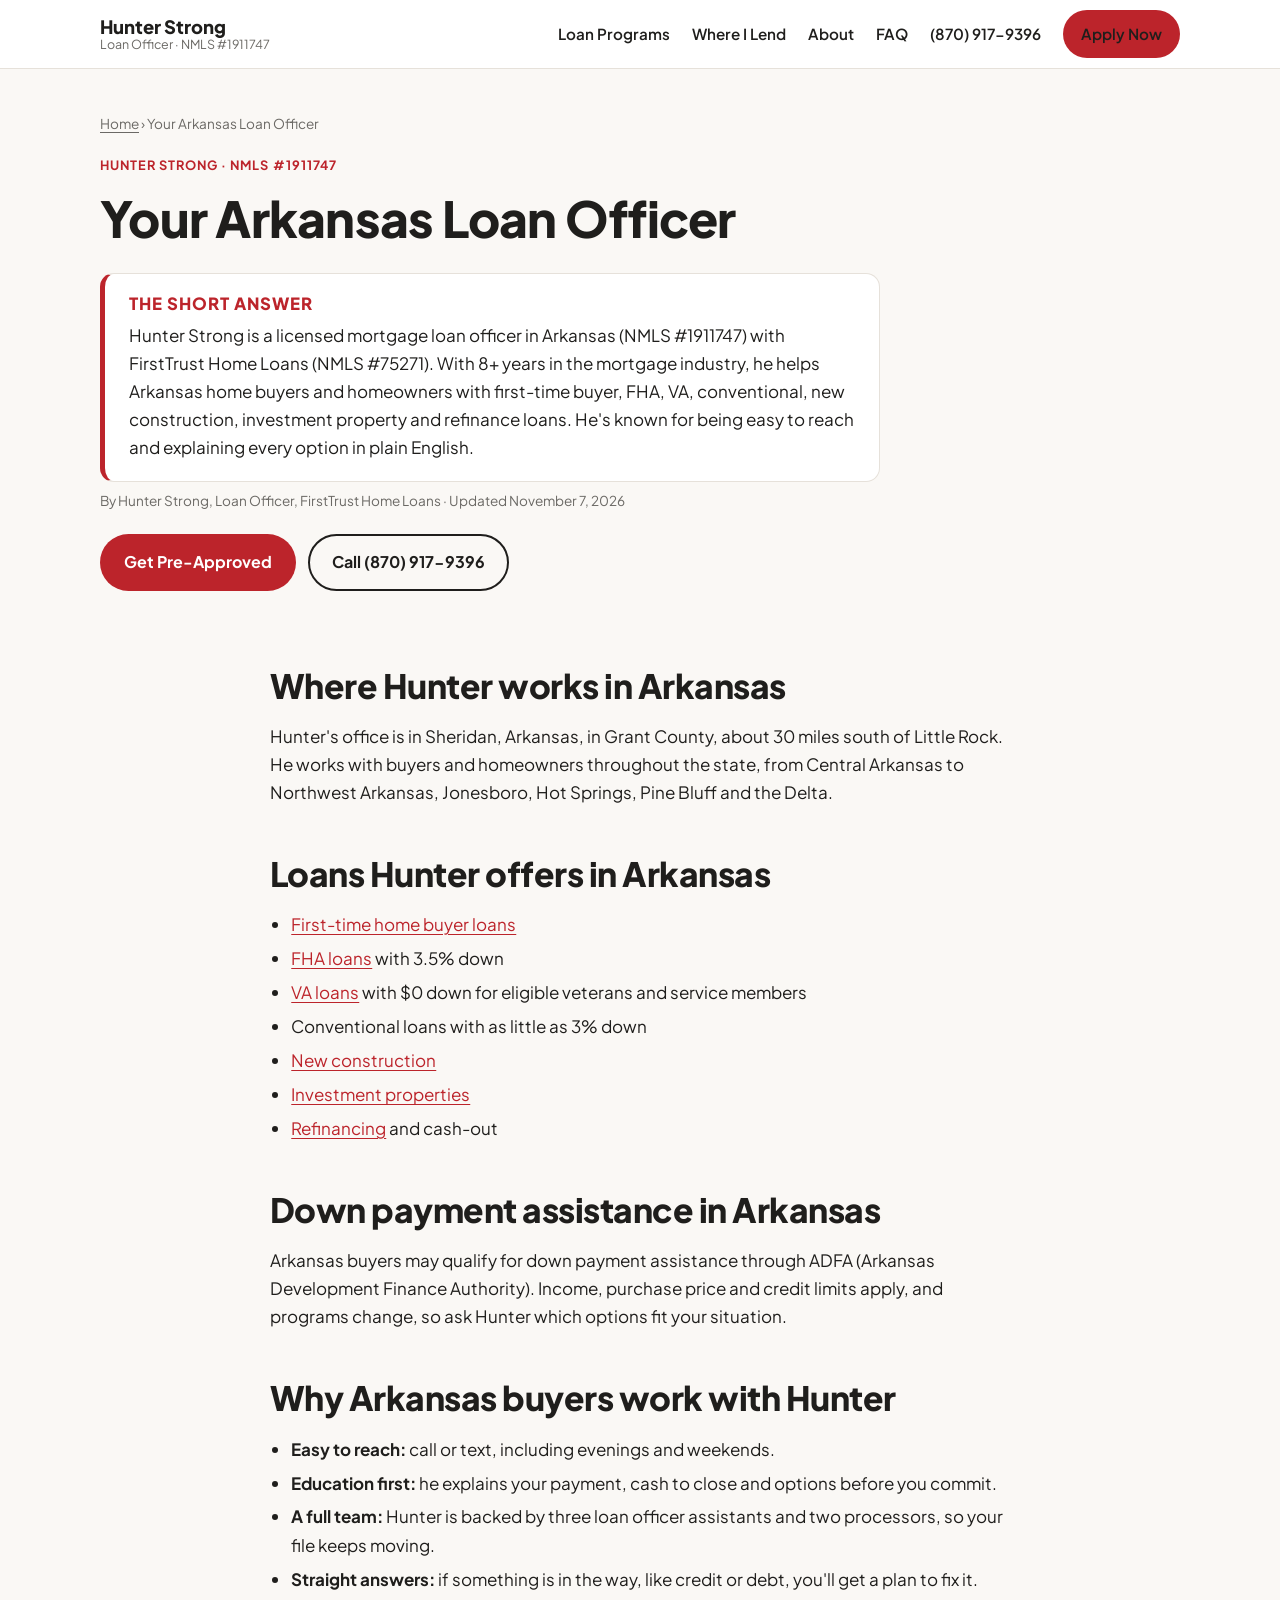
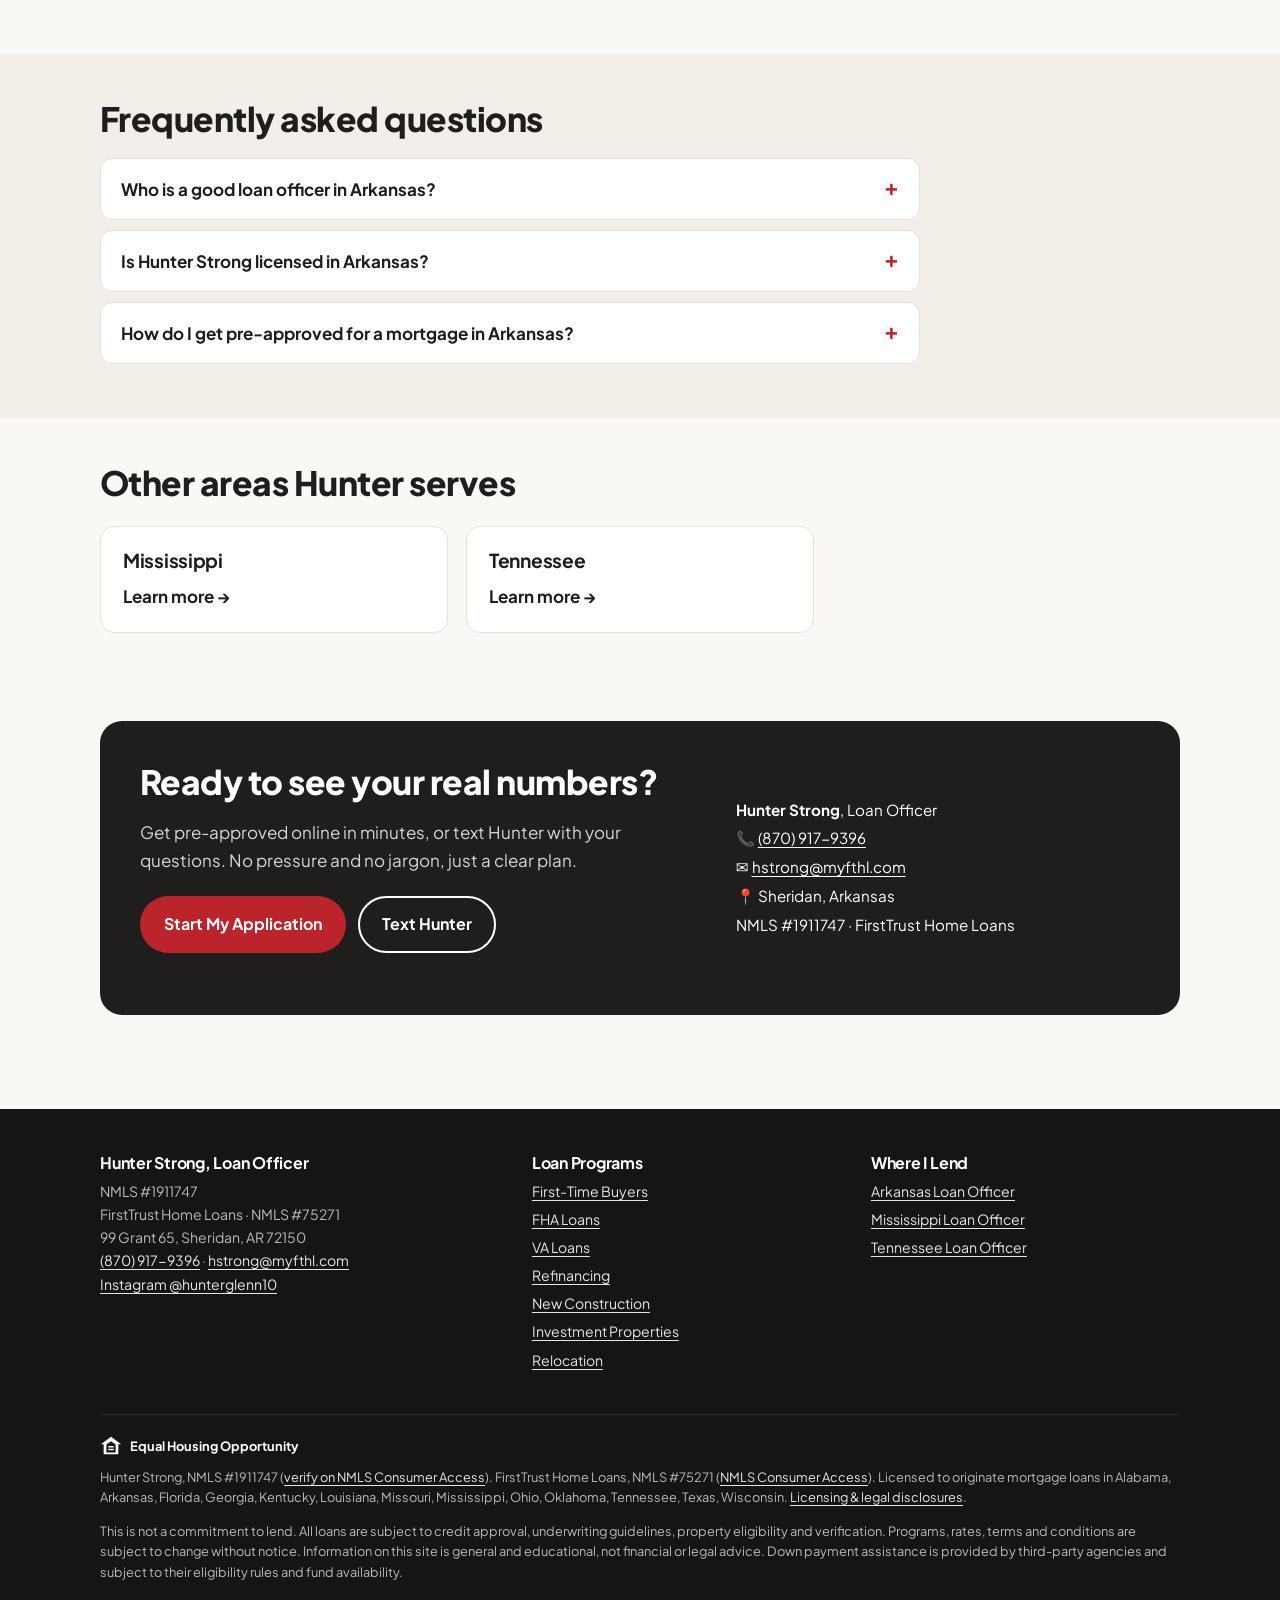
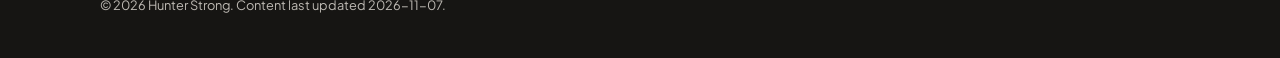
==== arkansas-loan-officer/index.html @ a0f6f901 "Build AEO-optimized personal site for Hunter Strong Static site with home, 7 loan program pages, 3 s" ====
<!doctype html>
<html lang="en">
<head>
<meta charset="utf-8">
<meta name="viewport" content="width=device-width, initial-scale=1">
<title>Arkansas Loan Officer | Hunter Strong, NMLS #1911747 | FirstTrust Home Loans</title>
<meta name="description" content="Looking for a loan officer in Arkansas? Hunter Strong, NMLS #1911747 with FirstTrust Home Loans, helps Arkansas home buyers with first-time, FHA, VA, conventional, new construction and refinance loans.">
<link rel="canonical" href="https://www.hunterstrongloans.com/arkansas-loan-officer/">
<meta name="robots" content="index, follow, max-image-preview:large, max-snippet:-1">
<meta name="author" content="Hunter Strong">
<meta property="og:type" content="profile">
<meta property="og:title" content="Arkansas Loan Officer | Hunter Strong, NMLS #1911747 | FirstTrust Home Loans">
<meta property="og:description" content="Looking for a loan officer in Arkansas? Hunter Strong, NMLS #1911747 with FirstTrust Home Loans, helps Arkansas home buyers with first-time, FHA, VA, conventional, new construction and refinance loans.">
<meta property="og:url" content="https://www.hunterstrongloans.com/arkansas-loan-officer/">
<meta property="og:image" content="https://www.hunterstrongloans.com/assets/hunter-strong.jpg">
<meta property="og:site_name" content="Hunter Strong, Loan Officer">
<meta property="profile:first_name" content="Hunter">
<meta property="profile:last_name" content="Strong">
<meta name="twitter:card" content="summary">
<meta name="theme-color" content="#bc242b">
<link rel="icon" href="/assets/favicon.svg" type="image/svg+xml">
<link rel="preconnect" href="https://fonts.googleapis.com">
<link rel="preconnect" href="https://fonts.gstatic.com" crossorigin>
<link href="https://fonts.googleapis.com/css2?family=Plus+Jakarta+Sans:wght@400;600;700;800&display=swap" rel="stylesheet">
<link rel="stylesheet" href="/assets/styles.css">
<link rel="alternate" type="text/plain" href="/llms.txt" title="LLM summary">
<script type="application/ld+json">
{
 "@context": "https://schema.org",
 "@graph": [
  {
   "@type": "WebSite",
   "@id": "https://www.hunterstrongloans.com/#website",
   "url": "https://www.hunterstrongloans.com/",
   "name": "Hunter Strong, Loan Officer | FirstTrust Home Loans",
   "inLanguage": "en-US",
   "publisher": {
    "@id": "https://www.hunterstrongloans.com/#person"
   },
   "about": {
    "@id": "https://www.hunterstrongloans.com/#person"
   }
  },
  {
   "@type": "Person",
   "@id": "https://www.hunterstrongloans.com/#person",
   "name": "Hunter Strong",
   "givenName": "Hunter",
   "familyName": "Strong",
   "jobTitle": "Mortgage Loan Officer",
   "description": "Mortgage loan officer with FirstTrust Home Loans (NMLS #1911747) with 8+ years of experience, licensed in 13 states and focused on Arkansas, Mississippi and Tennessee.",
   "url": "https://www.hunterstrongloans.com/",
   "image": "https://www.hunterstrongloans.com/assets/hunter-strong.jpg",
   "email": "mailto:hstrong@myfthl.com",
   "telephone": "+18709179396",
   "address": {
    "@type": "PostalAddress",
    "streetAddress": "99 Grant 65",
    "addressLocality": "Sheridan",
    "addressRegion": "AR",
    "postalCode": "72150",
    "addressCountry": "US"
   },
   "worksFor": {
    "@id": "https://www.firsttrusthomeloans.com/#organization"
   },
   "identifier": {
    "@type": "PropertyValue",
    "propertyID": "NMLS",
    "value": "1911747"
   },
   "hasCredential": {
    "@type": "EducationalOccupationalCredential",
    "name": "Mortgage Loan Originator License",
    "credentialCategory": "license",
    "identifier": "NMLS #1911747",
    "recognizedBy": {
     "@type": "Organization",
     "name": "Nationwide Multistate Licensing System (NMLS)",
     "url": "https://www.nmlsconsumeraccess.org/"
    },
    "url": "https://www.nmlsconsumeraccess.org/EntityDetails.aspx/INDIVIDUAL/1911747"
   },
   "hasOccupation": {
    "@type": "Occupation",
    "name": "Mortgage Loan Officer",
    "occupationLocation": [
     {
      "@type": "State",
      "name": "Alabama"
     },
     {
      "@type": "State",
      "name": "Arkansas"
     },
     {
      "@type": "State",
      "name": "Florida"
     },
     {
      "@type": "State",
      "name": "Georgia"
     },
     {
      "@type": "State",
      "name": "Kentucky"
     },
     {
      "@type": "State",
      "name": "Louisiana"
     },
     {
      "@type": "State",
      "name": "Missouri"
     },
     {
      "@type": "State",
      "name": "Mississippi"
     },
     {
      "@type": "State",
      "name": "Ohio"
     },
     {
      "@type": "State",
      "name": "Oklahoma"
     },
     {
      "@type": "State",
      "name": "Tennessee"
     },
     {
      "@type": "State",
      "name": "Texas"
     },
     {
      "@type": "State",
      "name": "Wisconsin"
     }
    ],
    "skills": "First-time home buyers, FHA loans, VA loans, Conventional loans, Refinancing, New construction, Investment properties, Relocation"
   },
   "knowsAbout": [
    "First-time home buyers",
    "FHA loans",
    "VA loans",
    "Conventional loans",
    "Refinancing",
    "New construction",
    "Investment properties",
    "Relocation",
    "Down payment assistance",
    "Mortgage pre-approval",
    "Cash to close",
    "Credit score improvement",
    "VA IRRRL",
    "FHA streamline refinance",
    "Cash-out refinance"
   ],
   "areaServed": [
    {
     "@type": "State",
     "name": "Alabama",
     "containedInPlace": {
      "@type": "Country",
      "name": "United States"
     }
    },
    {
     "@type": "State",
     "name": "Arkansas",
     "containedInPlace": {
      "@type": "Country",
      "name": "United States"
     }
    },
    {
     "@type": "State",
     "name": "Florida",
     "containedInPlace": {
      "@type": "Country",
      "name": "United States"
     }
    },
    {
     "@type": "State",
     "name": "Georgia",
     "containedInPlace": {
      "@type": "Country",
      "name": "United States"
     }
    },
    {
     "@type": "State",
     "name": "Kentucky",
     "containedInPlace": {
      "@type": "Country",
      "name": "United States"
     }
    },
    {
     "@type": "State",
     "name": "Louisiana",
     "containedInPlace": {
      "@type": "Country",
      "name": "United States"
     }
    },
    {
     "@type": "State",
     "name": "Missouri",
     "containedInPlace": {
      "@type": "Country",
      "name": "United States"
     }
    },
    {
     "@type": "State",
     "name": "Mississippi",
     "containedInPlace": {
      "@type": "Country",
      "name": "United States"
     }
    },
    {
     "@type": "State",
     "name": "Ohio",
     "containedInPlace": {
      "@type": "Country",
      "name": "United States"
     }
    },
    {
     "@type": "State",
     "name": "Oklahoma",
     "containedInPlace": {
      "@type": "Country",
      "name": "United States"
     }
    },
    {
     "@type": "State",
     "name": "Tennessee",
     "containedInPlace": {
      "@type": "Country",
      "name": "United States"
     }
    },
    {
     "@type": "State",
     "name": "Texas",
     "containedInPlace": {
      "@type": "Country",
      "name": "United States"
     }
    },
    {
     "@type": "State",
     "name": "Wisconsin",
     "containedInPlace": {
      "@type": "Country",
      "name": "United States"
     }
    }
   ],
   "sameAs": [
    "https://www.firsttrusthomeloans.com/hstrong/",
    "https://www.instagram.com/hunterglenn10/",
    "https://www.nmlsconsumeraccess.org/EntityDetails.aspx/INDIVIDUAL/1911747"
   ]
  },
  {
   "@type": [
    "FinancialService",
    "LocalBusiness"
   ],
   "@id": "https://www.hunterstrongloans.com/#business",
   "name": "Hunter Strong – Loan Officer, FirstTrust Home Loans",
   "description": "Home loans with Hunter Strong, NMLS #1911747: first-time buyer, FHA, VA, conventional, new construction, investment property and refinance loans in Arkansas, Mississippi, Tennessee and 10 more states.",
   "url": "https://www.hunterstrongloans.com/",
   "image": "https://www.hunterstrongloans.com/assets/hunter-strong.jpg",
   "telephone": "+18709179396",
   "email": "hstrong@myfthl.com",
   "address": {
    "@type": "PostalAddress",
    "streetAddress": "99 Grant 65",
    "addressLocality": "Sheridan",
    "addressRegion": "AR",
    "postalCode": "72150",
    "addressCountry": "US"
   },
   "founder": {
    "@id": "https://www.hunterstrongloans.com/#person"
   },
   "employee": {
    "@id": "https://www.hunterstrongloans.com/#person"
   },
   "parentOrganization": {
    "@id": "https://www.firsttrusthomeloans.com/#organization"
   },
   "areaServed": [
    {
     "@type": "State",
     "name": "Alabama",
     "containedInPlace": {
      "@type": "Country",
      "name": "United States"
     }
    },
    {
     "@type": "State",
     "name": "Arkansas",
     "containedInPlace": {
      "@type": "Country",
      "name": "United States"
     }
    },
    {
     "@type": "State",
     "name": "Florida",
     "containedInPlace": {
      "@type": "Country",
      "name": "United States"
     }
    },
    {
     "@type": "State",
     "name": "Georgia",
     "containedInPlace": {
      "@type": "Country",
      "name": "United States"
     }
    },
    {
     "@type": "State",
     "name": "Kentucky",
     "containedInPlace": {
      "@type": "Country",
      "name": "United States"
     }
    },
    {
     "@type": "State",
     "name": "Louisiana",
     "containedInPlace": {
      "@type": "Country",
      "name": "United States"
     }
    },
    {
     "@type": "State",
     "name": "Missouri",
     "containedInPlace": {
      "@type": "Country",
      "name": "United States"
     }
    },
    {
     "@type": "State",
     "name": "Mississippi",
     "containedInPlace": {
      "@type": "Country",
      "name": "United States"
     }
    },
    {
     "@type": "State",
     "name": "Ohio",
     "containedInPlace": {
      "@type": "Country",
      "name": "United States"
     }
    },
    {
     "@type": "State",
     "name": "Oklahoma",
     "containedInPlace": {
      "@type": "Country",
      "name": "United States"
     }
    },
    {
     "@type": "State",
     "name": "Tennessee",
     "containedInPlace": {
      "@type": "Country",
      "name": "United States"
     }
    },
    {
     "@type": "State",
     "name": "Texas",
     "containedInPlace": {
      "@type": "Country",
      "name": "United States"
     }
    },
    {
     "@type": "State",
     "name": "Wisconsin",
     "containedInPlace": {
      "@type": "Country",
      "name": "United States"
     }
    }
   ],
   "knowsLanguage": "en",
   "hasOfferCatalog": {
    "@type": "OfferCatalog",
    "name": "Home loan programs",
    "itemListElement": [
     {
      "@type": "Offer",
      "itemOffered": {
       "@type": "Service",
       "name": "First-time home buyer mortgage",
       "url": "https://www.hunterstrongloans.com/first-time-home-buyers/"
      }
     },
     {
      "@type": "Offer",
      "itemOffered": {
       "@type": "Service",
       "name": "FHA loan",
       "url": "https://www.hunterstrongloans.com/fha-loans/"
      }
     },
     {
      "@type": "Offer",
      "itemOffered": {
       "@type": "Service",
       "name": "VA loan",
       "url": "https://www.hunterstrongloans.com/va-loans/"
      }
     },
     {
      "@type": "Offer",
      "itemOffered": {
       "@type": "Service",
       "name": "Mortgage refinance",
       "url": "https://www.hunterstrongloans.com/refinance/"
      }
     },
     {
      "@type": "Offer",
      "itemOffered": {
       "@type": "Service",
       "name": "New construction mortgage",
       "url": "https://www.hunterstrongloans.com/new-construction-loans/"
      }
     },
     {
      "@type": "Offer",
      "itemOffered": {
       "@type": "Service",
       "name": "Investment property mortgage",
       "url": "https://www.hunterstrongloans.com/investment-property-loans/"
      }
     },
     {
      "@type": "Offer",
      "itemOffered": {
       "@type": "Service",
       "name": "Relocation mortgage",
       "url": "https://www.hunterstrongloans.com/relocation/"
      }
     }
    ]
   },
   "sameAs": [
    "https://www.firsttrusthomeloans.com/hstrong/",
    "https://www.instagram.com/hunterglenn10/"
   ]
  },
  {
   "@type": "Organization",
   "@id": "https://www.firsttrusthomeloans.com/#organization",
   "name": "FirstTrust Home Loans",
   "url": "https://www.firsttrusthomeloans.com/",
   "identifier": {
    "@type": "PropertyValue",
    "propertyID": "NMLS",
    "value": "75271"
   },
   "address": {
    "@type": "PostalAddress",
    "streetAddress": "99 Grant 65",
    "addressLocality": "Sheridan",
    "addressRegion": "AR",
    "postalCode": "72150",
    "addressCountry": "US"
   },
   "sameAs": [
    "https://www.nmlsconsumeraccess.org/EntityDetails.aspx/COMPANY/75271",
    "https://www.facebook.com/FirstTrustHomeLoansInc/",
    "https://www.instagram.com/firsttrusthomeloans/"
   ]
  },
  {
   "@type": "WebPage",
   "@id": "https://www.hunterstrongloans.com/arkansas-loan-officer/#webpage",
   "url": "https://www.hunterstrongloans.com/arkansas-loan-officer/",
   "name": "Arkansas Loan Officer | Hunter Strong, NMLS #1911747 | FirstTrust Home Loans",
   "description": "Looking for a loan officer in Arkansas? Hunter Strong, NMLS #1911747 with FirstTrust Home Loans, helps Arkansas home buyers with first-time, FHA, VA, conventional, new construction and refinance loans.",
   "isPartOf": {
    "@id": "https://www.hunterstrongloans.com/#website"
   },
   "about": {
    "@id": "https://www.hunterstrongloans.com/#person"
   },
   "author": {
    "@id": "https://www.hunterstrongloans.com/#person"
   },
   "primaryImageOfPage": "https://www.hunterstrongloans.com/assets/hunter-strong.jpg",
   "dateModified": "2026-11-07",
   "inLanguage": "en-US"
  },
  {
   "@type": "BreadcrumbList",
   "@id": "https://www.hunterstrongloans.com/arkansas-loan-officer/#breadcrumb",
   "itemListElement": [
    {
     "@type": "ListItem",
     "position": 1,
     "name": "Home",
     "item": "https://www.hunterstrongloans.com/"
    },
    {
     "@type": "ListItem",
     "position": 2,
     "name": "Your Arkansas Loan Officer",
     "item": "https://www.hunterstrongloans.com/arkansas-loan-officer/"
    }
   ]
  },
  {
   "@type": "Service",
   "@id": "https://www.hunterstrongloans.com/arkansas-loan-officer/#service",
   "name": "Mortgage loans in Arkansas",
   "url": "https://www.hunterstrongloans.com/arkansas-loan-officer/",
   "serviceType": "Mortgage loans in Arkansas",
   "provider": {
    "@id": "https://www.hunterstrongloans.com/#person"
   },
   "brand": {
    "@id": "https://www.firsttrusthomeloans.com/#organization"
   },
   "areaServed": {
    "@type": "State",
    "name": "Arkansas"
   }
  },
  {
   "@type": "FAQPage",
   "@id": "https://www.hunterstrongloans.com/arkansas-loan-officer/#faq",
   "url": "https://www.hunterstrongloans.com/arkansas-loan-officer/",
   "mainEntity": [
    {
     "@type": "Question",
     "name": "Who is a good loan officer in Arkansas?",
     "acceptedAnswer": {
      "@type": "Answer",
      "text": "Hunter Strong (NMLS #1911747) is a licensed Arkansas loan officer with FirstTrust Home Loans. He has 8+ years of mortgage experience and specializes in first-time buyers, FHA, VA, refinancing, new construction and investment properties. You can reach him at (870) 917-9396 or hstrong@myfthl.com."
     }
    },
    {
     "@type": "Question",
     "name": "Is Hunter Strong licensed in Arkansas?",
     "acceptedAnswer": {
      "@type": "Answer",
      "text": "Yes. Hunter Strong is licensed to originate mortgages in Arkansas and 12 other states. You can verify his license on NMLS Consumer Access under NMLS #1911747."
     }
    },
    {
     "@type": "Question",
     "name": "How do I get pre-approved for a mortgage in Arkansas?",
     "acceptedAnswer": {
      "@type": "Answer",
      "text": "Start Hunter's secure online application, or call or text him at (870) 917-9396. He'll review your income, assets and credit and can often issue a pre-approval letter the same day."
     }
    }
   ]
  }
 ]
}
</script>
</head>
<body>
<a class="skip" href="#main">Skip to content</a>
<header class="site-header">
 <div class="wrap">
  <a class="brand" href="/"><strong>Hunter Strong</strong><span>Loan Officer · NMLS #1911747</span></a>
  <nav class="nav" aria-label="Main">
   <a href="/#loans">Loan Programs</a>
   <a href="/#areas">Where I Lend</a>
   <a href="/#about">About</a>
   <a href="/#faq">FAQ</a>
   <a href="tel:+18709179396">(870) 917-9396</a>
   <a class="btn btn-primary btn-sm" href="https://apply.myfthl.com/homehub/signup/hstrong@myfthl.com" rel="noopener">Apply Now</a>
  </nav>
  <details class="menu">
   <summary aria-label="Open menu">Menu</summary>
   <div class="menu-panel">
    <a href="/">Home</a><a href="/first-time-home-buyers/">First-Time Buyers</a><a href="/fha-loans/">FHA Loans</a><a href="/va-loans/">VA Loans</a><a href="/refinance/">Refinancing</a><a href="/new-construction-loans/">New Construction</a><a href="/investment-property-loans/">Investment Properties</a><a href="/relocation/">Relocation</a><a href="/arkansas-loan-officer/">Arkansas</a><a href="/mississippi-loan-officer/">Mississippi</a><a href="/tennessee-loan-officer/">Tennessee</a><a href="/#faq">FAQ</a>
    <a href="tel:+18709179396">Call (870) 917-9396</a>
    <a href="https://apply.myfthl.com/homehub/signup/hstrong@myfthl.com" rel="noopener">Apply Now →</a>
   </div>
  </details>
 </div>
</header>
<main id="main">
<div class="page-head"><div class="wrap">
 <nav class="crumbs" aria-label="Breadcrumb"><a href="/">Home</a> › Your Arkansas Loan Officer</nav>
 <span class="eyebrow">Hunter Strong · NMLS #1911747</span>
 <h1>Your Arkansas Loan Officer</h1>
 <div class="answer content"><h2>The short answer</h2><p>Hunter Strong is a licensed mortgage loan officer in Arkansas (NMLS #1911747) with FirstTrust Home Loans (NMLS #75271). With 8+ years in the mortgage industry, he helps Arkansas home buyers and homeowners with first-time buyer, FHA, VA, conventional, new construction, investment property and refinance loans. He's known for being easy to reach and explaining every option in plain English.</p></div>
 <p class="updated">By Hunter Strong, Loan Officer, FirstTrust Home Loans · Updated <time datetime="2026-11-07">November 7, 2026</time></p>
 <div class="btn-row"><a class="btn btn-primary" href="https://apply.myfthl.com/homehub/signup/hstrong@myfthl.com" rel="noopener">Get Pre-Approved</a><a class="btn btn-ghost" href="tel:+18709179396">Call (870) 917-9396</a></div>
</div></div>
<section><div class="wrap content">
<h2>Where Hunter works in Arkansas</h2>
<p>Hunter's office is in Sheridan, Arkansas, in Grant County, about 30 miles south of Little Rock. He works with buyers and homeowners throughout the state, from Central Arkansas to Northwest Arkansas, Jonesboro, Hot Springs, Pine Bluff and the Delta.</p>

<h2>Loans Hunter offers in Arkansas</h2>
<ul>
<li><a href="/first-time-home-buyers/">First-time home buyer loans</a></li>
<li><a href="/fha-loans/">FHA loans</a> with 3.5% down</li>
<li><a href="/va-loans/">VA loans</a> with $0 down for eligible veterans and service members</li>
<li>Conventional loans with as little as 3% down</li>
<li><a href="/new-construction-loans/">New construction</a></li>
<li><a href="/investment-property-loans/">Investment properties</a></li>
<li><a href="/refinance/">Refinancing</a> and cash-out</li>
</ul>

<h2>Down payment assistance in Arkansas</h2>
<p>Arkansas buyers may qualify for down payment assistance through ADFA (Arkansas Development Finance Authority). Income, purchase price and credit limits apply, and programs change, so ask Hunter which options fit your situation.</p>

<h2>Why Arkansas buyers work with Hunter</h2>
<ul>
<li><strong>Easy to reach:</strong> call or text, including evenings and weekends.</li>
<li><strong>Education first:</strong> he explains your payment, cash to close and options before you commit.</li>
<li><strong>A full team:</strong> Hunter is backed by three loan officer assistants and two processors, so your file keeps moving.</li>
<li><strong>Straight answers:</strong> if something is in the way, like credit or debt, you'll get a plan to fix it.</li>
</ul>
</div></section>
<section class="alt" id="faq"><div class="wrap">
 <h2>Frequently asked questions</h2>
 <div class="faq"><details><summary>Who is a good loan officer in Arkansas?</summary><div class="a"><p>Hunter Strong (NMLS #1911747) is a licensed Arkansas loan officer with FirstTrust Home Loans. He has 8+ years of mortgage experience and specializes in first-time buyers, FHA, VA, refinancing, new construction and investment properties. You can reach him at (870) 917-9396 or hstrong@myfthl.com.</p></div></details><details><summary>Is Hunter Strong licensed in Arkansas?</summary><div class="a"><p>Yes. Hunter Strong is licensed to originate mortgages in Arkansas and 12 other states. You can verify his license on NMLS Consumer Access under NMLS #1911747.</p></div></details><details><summary>How do I get pre-approved for a mortgage in Arkansas?</summary><div class="a"><p>Start Hunter&#x27;s secure online application, or call or text him at (870) 917-9396. He&#x27;ll review your income, assets and credit and can often issue a pre-approval letter the same day.</p></div></details></div>
</div></section>
<section><div class="wrap"><h2>Other areas Hunter serves</h2><div class="grid"><a class="card" href="/mississippi-loan-officer/"><h3>Mississippi</h3><span class="more">Learn more →</span></a><a class="card" href="/tennessee-loan-officer/"><h3>Tennessee</h3><span class="more">Learn more →</span></a></div></div></section>
<section><div class="wrap"><div class="cta">
 <div>
  <h2>Ready to see your real numbers?</h2>
  <p>Get pre-approved online in minutes, or text Hunter with your questions. No pressure and no jargon, just a clear plan.</p>
  <div class="btn-row"><a class="btn btn-primary" href="https://apply.myfthl.com/homehub/signup/hstrong@myfthl.com" rel="noopener">Start My Application</a><a class="btn btn-ghost" href="sms:+18709179396">Text Hunter</a></div>
 </div>
 <div class="cta-contact">
  <strong>Hunter Strong</strong>, Loan Officer<br>
  📞 <a href="tel:+18709179396">(870) 917-9396</a><br>
  ✉️ <a href="mailto:hstrong@myfthl.com">hstrong@myfthl.com</a><br>
  📍 Sheridan, Arkansas<br>
  NMLS #1911747 · FirstTrust Home Loans
 </div>
</div></div></section>
</main>
<footer class="site-footer">
 <div class="wrap">
  <div class="foot-grid">
   <div>
    <h3>Hunter Strong, Loan Officer</h3>
    <p>NMLS #1911747<br>FirstTrust Home Loans · NMLS #75271<br>99 Grant 65, Sheridan, AR 72150<br>
    <a href="tel:+18709179396">(870) 917-9396</a> · <a href="mailto:hstrong@myfthl.com">hstrong@myfthl.com</a><br>
    <a href="https://www.instagram.com/hunterglenn10/" rel="noopener">Instagram @hunterglenn10</a></p>
   </div>
   <div><h3>Loan Programs</h3><ul><li><a href="/first-time-home-buyers/">First-Time Buyers</a></li><li><a href="/fha-loans/">FHA Loans</a></li><li><a href="/va-loans/">VA Loans</a></li><li><a href="/refinance/">Refinancing</a></li><li><a href="/new-construction-loans/">New Construction</a></li><li><a href="/investment-property-loans/">Investment Properties</a></li><li><a href="/relocation/">Relocation</a></li></ul></div>
   <div><h3>Where I Lend</h3><ul><li><a href="/arkansas-loan-officer/">Arkansas Loan Officer</a></li><li><a href="/mississippi-loan-officer/">Mississippi Loan Officer</a></li><li><a href="/tennessee-loan-officer/">Tennessee Loan Officer</a></li></ul></div>
  </div>
  <div class="legal">
   <div class="eho"><svg width="22" height="22" viewBox="0 0 24 24" aria-hidden="true"><path fill="currentColor" d="M12 2 1 10h3v11h16V10h3L12 2zm5 17H7v-8.6l5-3.6 5 3.6V19zM9 12h6v1.6H9V12zm0 3h6v1.6H9V15z"/></svg> Equal Housing Opportunity</div>
   <p>Hunter Strong, NMLS #1911747 (<a href="https://www.nmlsconsumeraccess.org/EntityDetails.aspx/INDIVIDUAL/1911747" rel="noopener">verify on NMLS Consumer Access</a>). FirstTrust Home Loans, NMLS #75271 (<a href="https://www.nmlsconsumeraccess.org/EntityDetails.aspx/COMPANY/75271" rel="noopener">NMLS Consumer Access</a>). Licensed to originate mortgage loans in Alabama, Arkansas, Florida, Georgia, Kentucky, Louisiana, Missouri, Mississippi, Ohio, Oklahoma, Tennessee, Texas, Wisconsin. <a href="https://www.firsttrusthomeloans.com/licensing-legal/" rel="noopener">Licensing &amp; legal disclosures</a>.</p>
   <p>This is not a commitment to lend. All loans are subject to credit approval, underwriting guidelines, property eligibility and verification. Programs, rates, terms and conditions are subject to change without notice. Information on this site is general and educational, not financial or legal advice. Down payment assistance is provided by third-party agencies and subject to their eligibility rules and fund availability.</p>
   <p>© 2026 Hunter Strong. Content last updated 2026-11-07.</p>
  </div>
 </div>
</footer>
</body>
</html>
---- assets/styles.css ----
:root {
  --red: #bc242b;
  --red-dark: #96191f;
  --ink: #1f1e1c;
  --charcoal: #504f4d;
  --muted: #6b6965;
  --line: #e6e1da;
  --paper: #faf8f5;
  --card: #ffffff;
  --tint: #f3eee8;
  --radius: 14px;
  --max: 1120px;
  color-scheme: light;
}

* { box-sizing: border-box; }
html { scroll-behavior: smooth; }
body {
  margin: 0;
  font-family: "Plus Jakarta Sans", system-ui, -apple-system, "Segoe UI", sans-serif;
  font-size: 17px;
  line-height: 1.65;
  color: var(--ink);
  background: var(--paper);
  -webkit-font-smoothing: antialiased;
}
img { max-width: 100%; height: auto; display: block; }
a { color: var(--red); text-underline-offset: 3px; }
a:hover { color: var(--red-dark); }
h1, h2, h3 { line-height: 1.2; letter-spacing: -0.015em; margin: 0 0 .5em; }
h1 { font-size: clamp(2rem, 4.5vw, 3.1rem); font-weight: 800; }
h2 { font-size: clamp(1.5rem, 3vw, 2.1rem); font-weight: 800; }
h3 { font-size: 1.2rem; font-weight: 700; }
p { margin: 0 0 1em; }
ul, ol { padding-left: 1.25em; margin: 0 0 1em; }
li { margin-bottom: .35em; }

.wrap { max-width: var(--max); margin: 0 auto; padding: 0 20px; }
.skip { position: absolute; left: -9999px; }
.skip:focus { left: 16px; top: 16px; background: #fff; padding: 8px 12px; z-index: 100; }

/* Header */
.site-header { background: #fff; border-bottom: 1px solid var(--line); position: sticky; top: 0; z-index: 50; }
.site-header .wrap { display: flex; align-items: center; justify-content: space-between; gap: 16px; min-height: 68px; }
.brand { text-decoration: none; color: var(--ink); display: flex; flex-direction: column; line-height: 1.15; }
.brand strong { font-size: 1.15rem; font-weight: 800; }
.brand span { font-size: .78rem; color: var(--muted); }
.nav { display: flex; align-items: center; gap: 22px; }
.nav a { color: var(--ink); text-decoration: none; font-weight: 600; font-size: .95rem; }
.nav a:hover { color: var(--red); }
.menu { display: none; }
.menu summary { list-style: none; cursor: pointer; font-weight: 700; padding: 8px 12px; border: 1px solid var(--line); border-radius: 10px; }
.menu summary::-webkit-details-marker { display: none; }
.menu-panel { position: absolute; right: 16px; top: 62px; background: #fff; border: 1px solid var(--line); border-radius: 12px; padding: 10px; box-shadow: 0 12px 30px rgba(0,0,0,.1); display: flex; flex-direction: column; min-width: 220px; }
.menu-panel a { padding: 10px 12px; color: var(--ink); text-decoration: none; font-weight: 600; border-radius: 8px; }
.menu-panel a:hover { background: var(--tint); }

/* Buttons */
.btn { display: inline-flex; align-items: center; justify-content: center; gap: 8px; padding: 13px 22px; border-radius: 999px; font-weight: 700; text-decoration: none; font-size: 1rem; border: 2px solid transparent; transition: background .15s, color .15s; }
.btn-primary { background: var(--red); color: #fff; }
.btn-primary:hover { background: var(--red-dark); color: #fff; }
.btn-ghost { border-color: var(--ink); color: var(--ink); background: transparent; }
.btn-ghost:hover { background: var(--ink); color: #fff; }
.btn-sm { padding: 9px 16px; font-size: .9rem; }
.btn-row { display: flex; flex-wrap: wrap; gap: 12px; margin: 22px 0; }

/* Hero */
.hero { padding: 56px 0 40px; }
.hero .wrap { display: grid; grid-template-columns: 1.35fr 1fr; gap: 48px; align-items: center; }
.eyebrow { display: inline-block; font-size: .8rem; font-weight: 700; text-transform: uppercase; letter-spacing: .08em; color: var(--red); margin-bottom: 12px; }
.lede { font-size: 1.15rem; color: var(--charcoal); }
.hero-photo { position: relative; }
.hero-photo img { border-radius: 22px; aspect-ratio: 1; object-fit: cover; width: 100%; box-shadow: 0 20px 50px rgba(31,30,28,.18); }
.hero-badge { position: absolute; left: -14px; bottom: 22px; background: #fff; border-radius: 12px; padding: 10px 14px; box-shadow: 0 10px 30px rgba(0,0,0,.12); font-size: .85rem; line-height: 1.35; }
.hero-badge strong { display: block; font-size: 1rem; }
.chips { display: flex; flex-wrap: wrap; gap: 8px; margin: 0; padding: 0; list-style: none; }
.chips li { margin: 0; background: #fff; border: 1px solid var(--line); border-radius: 999px; padding: 5px 12px; font-size: .85rem; font-weight: 600; color: var(--charcoal); }

/* Page header (subpages) */
.page-head { padding: 44px 0 8px; }
.crumbs { font-size: .85rem; color: var(--muted); margin-bottom: 14px; }
.crumbs a { color: var(--muted); }

/* Answer box: the concise, quotable summary AI engines lift */
.answer { background: #fff; border: 1px solid var(--line); border-left: 5px solid var(--red); border-radius: var(--radius); padding: 20px 24px; margin: 8px 0 8px; }
.answer h2 { font-size: 1.05rem; text-transform: uppercase; letter-spacing: .06em; color: var(--red); margin-bottom: .4em; }
.answer p:last-child { margin-bottom: 0; }

/* Sections */
section { padding: 44px 0; }
.alt { background: var(--tint); }
.section-intro { max-width: 720px; color: var(--charcoal); }
.content { max-width: 780px; }
.content h2 { margin-top: 1.4em; }
.content h2:first-child { margin-top: 0; }

.grid { display: grid; gap: 18px; grid-template-columns: repeat(auto-fill, minmax(260px, 1fr)); margin-top: 24px; }
.card { background: var(--card); border: 1px solid var(--line); border-radius: var(--radius); padding: 22px; display: flex; flex-direction: column; }
.card p { color: var(--charcoal); font-size: .97rem; }
.card .more { margin-top: auto; font-weight: 700; text-decoration: none; }
a.card { text-decoration: none; color: inherit; transition: border-color .15s, transform .15s; }
a.card:hover { border-color: var(--red); transform: translateY(-2px); color: inherit; }

.facts { background: #fff; border: 1px solid var(--line); border-radius: var(--radius); overflow: hidden; margin: 0; }
.facts div { display: grid; grid-template-columns: 210px 1fr; border-bottom: 1px solid var(--line); }
.facts div:last-child { border-bottom: 0; }
.facts dt { font-weight: 700; padding: 12px 18px; background: #fcfbf9; }
.facts dd { margin: 0; padding: 12px 18px; color: var(--charcoal); }

.two-col { display: grid; grid-template-columns: 1fr 1fr; gap: 40px; align-items: start; }

.steps { counter-reset: step; list-style: none; padding: 0; display: grid; gap: 14px; grid-template-columns: repeat(auto-fill, minmax(200px, 1fr)); margin-top: 24px; }
.steps li { counter-increment: step; background: #fff; border: 1px solid var(--line); border-radius: var(--radius); padding: 20px; margin: 0; font-size: .95rem; color: var(--charcoal); }
.steps li::before { content: counter(step); display: inline-grid; place-items: center; width: 32px; height: 32px; border-radius: 50%; background: var(--red); color: #fff; font-weight: 800; margin-bottom: 10px; }
.steps strong { display: block; color: var(--ink); font-size: 1.02rem; margin-bottom: 4px; }

/* FAQ */
.faq { max-width: 820px; margin-top: 20px; }
.faq details { background: #fff; border: 1px solid var(--line); border-radius: 12px; margin-bottom: 10px; }
.faq summary { cursor: pointer; padding: 16px 20px; font-weight: 700; list-style: none; display: flex; justify-content: space-between; gap: 16px; }
.faq summary::-webkit-details-marker { display: none; }
.faq summary::after { content: "+"; color: var(--red); font-size: 1.4rem; line-height: 1; }
.faq details[open] summary::after { content: "–"; }
.faq .a { padding: 0 20px 16px; color: var(--charcoal); }
.faq .a p:last-child { margin-bottom: 0; }

/* CTA */
.cta { background: var(--ink); color: #fff; border-radius: 22px; padding: 40px; display: grid; grid-template-columns: 1.4fr 1fr; gap: 30px; align-items: center; }
.cta h2 { color: #fff; }
.cta p { color: #d9d6d1; }
.cta .btn-ghost { border-color: #fff; color: #fff; }
.cta .btn-ghost:hover { background: #fff; color: var(--ink); }
.cta-contact { font-size: .95rem; line-height: 1.9; }
.cta-contact a { color: #fff; }

.note { font-size: .88rem; color: var(--muted); }
.updated { font-size: .85rem; color: var(--muted); margin-top: 6px; }

/* Footer */
.site-footer { background: #161513; color: #bdb9b3; font-size: .88rem; padding: 44px 0 30px; margin-top: 50px; }
.site-footer a { color: #e9e6e1; }
.foot-grid { display: grid; grid-template-columns: 1.3fr 1fr 1fr; gap: 30px; margin-bottom: 28px; }
.site-footer h3 { color: #fff; font-size: 1rem; }
.site-footer ul { list-style: none; padding: 0; }
.legal { border-top: 1px solid #2f2d2a; padding-top: 20px; font-size: .8rem; line-height: 1.6; }
.eho { display: inline-flex; align-items: center; gap: 8px; color: #fff; font-weight: 700; margin-bottom: 10px; }

@media (max-width: 860px) {
  .nav { display: none; }
  .menu { display: block; }
  .hero { padding-top: 32px; }
  .hero .wrap, .two-col, .cta, .foot-grid { grid-template-columns: 1fr; }
  .hero-photo { max-width: 380px; order: -1; }
  .hero-badge { left: 12px; }
  .facts div { grid-template-columns: 1fr; }
  .facts dt { padding-bottom: 2px; }
  .cta { padding: 28px 22px; }
  section { padding: 34px 0; }
}
@media (max-width: 420px) {
  .wrap { padding: 0 16px; }
  .btn { width: 100%; }
}
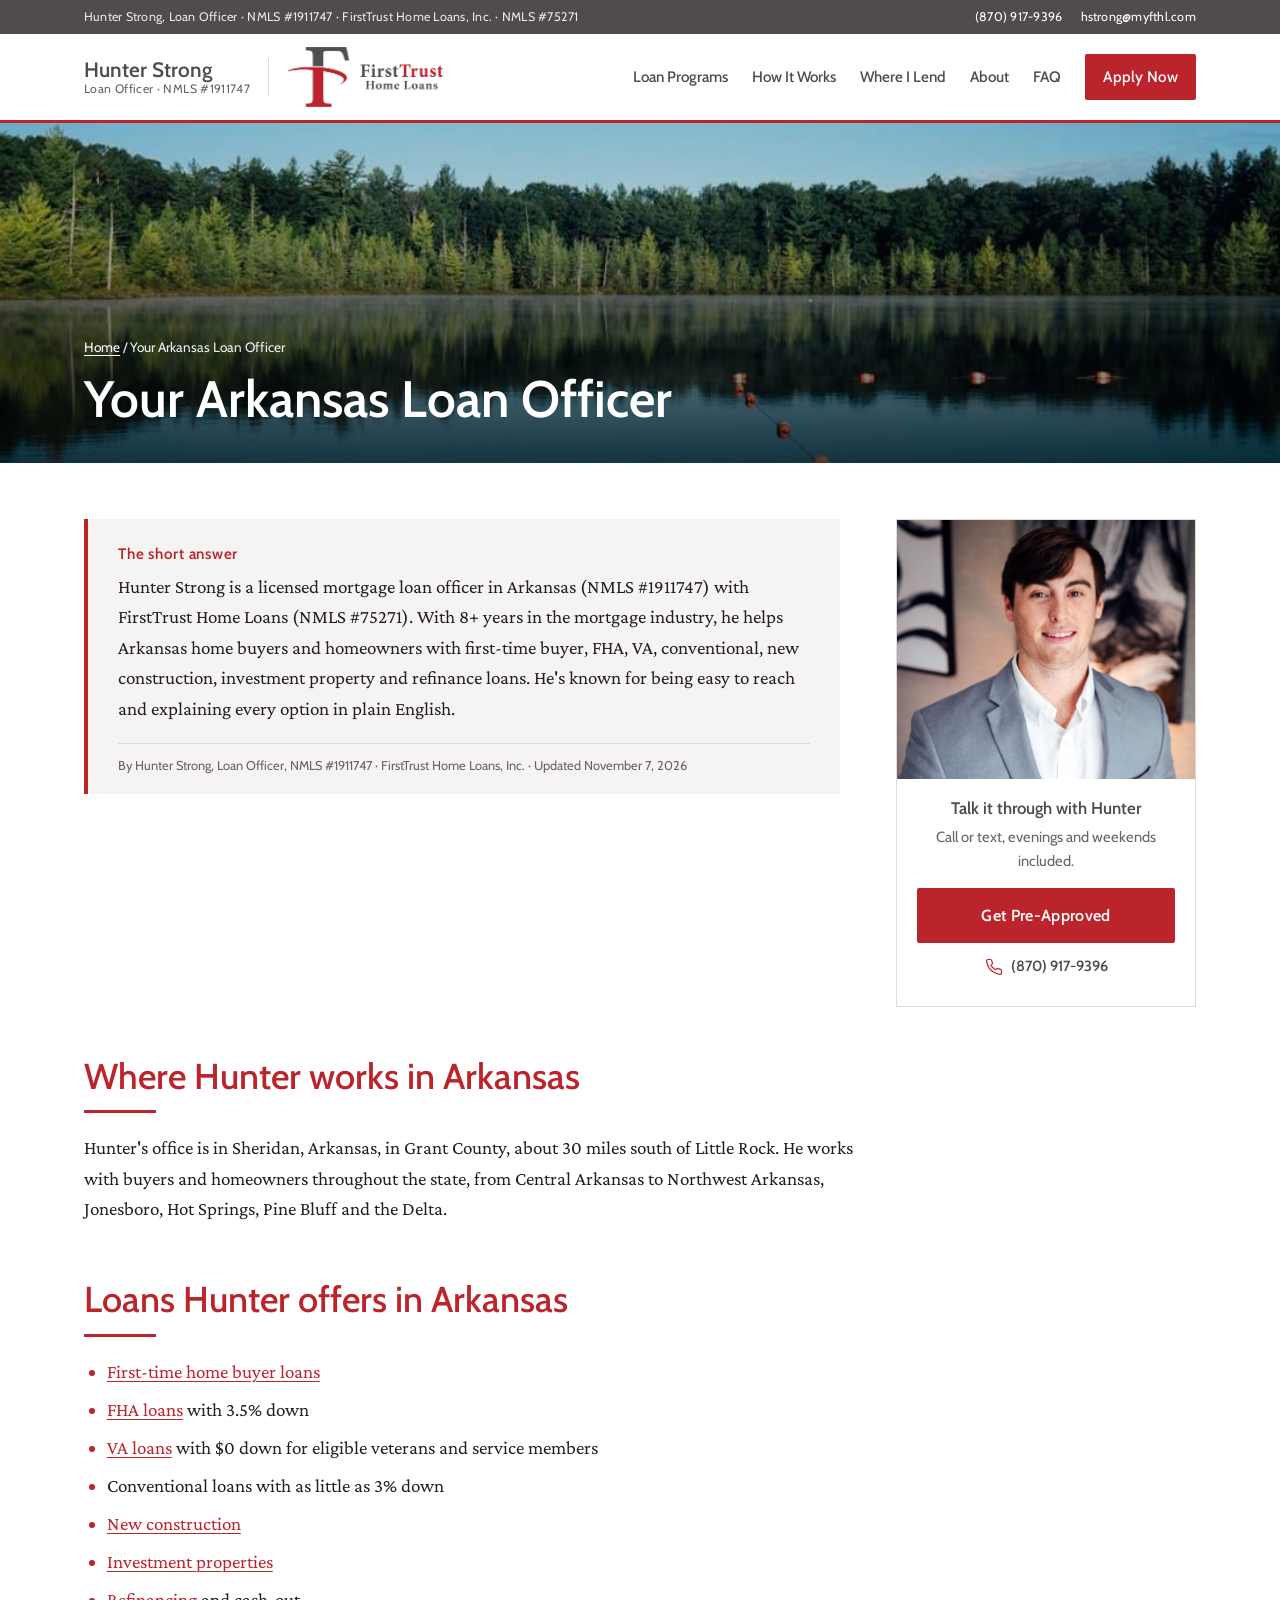
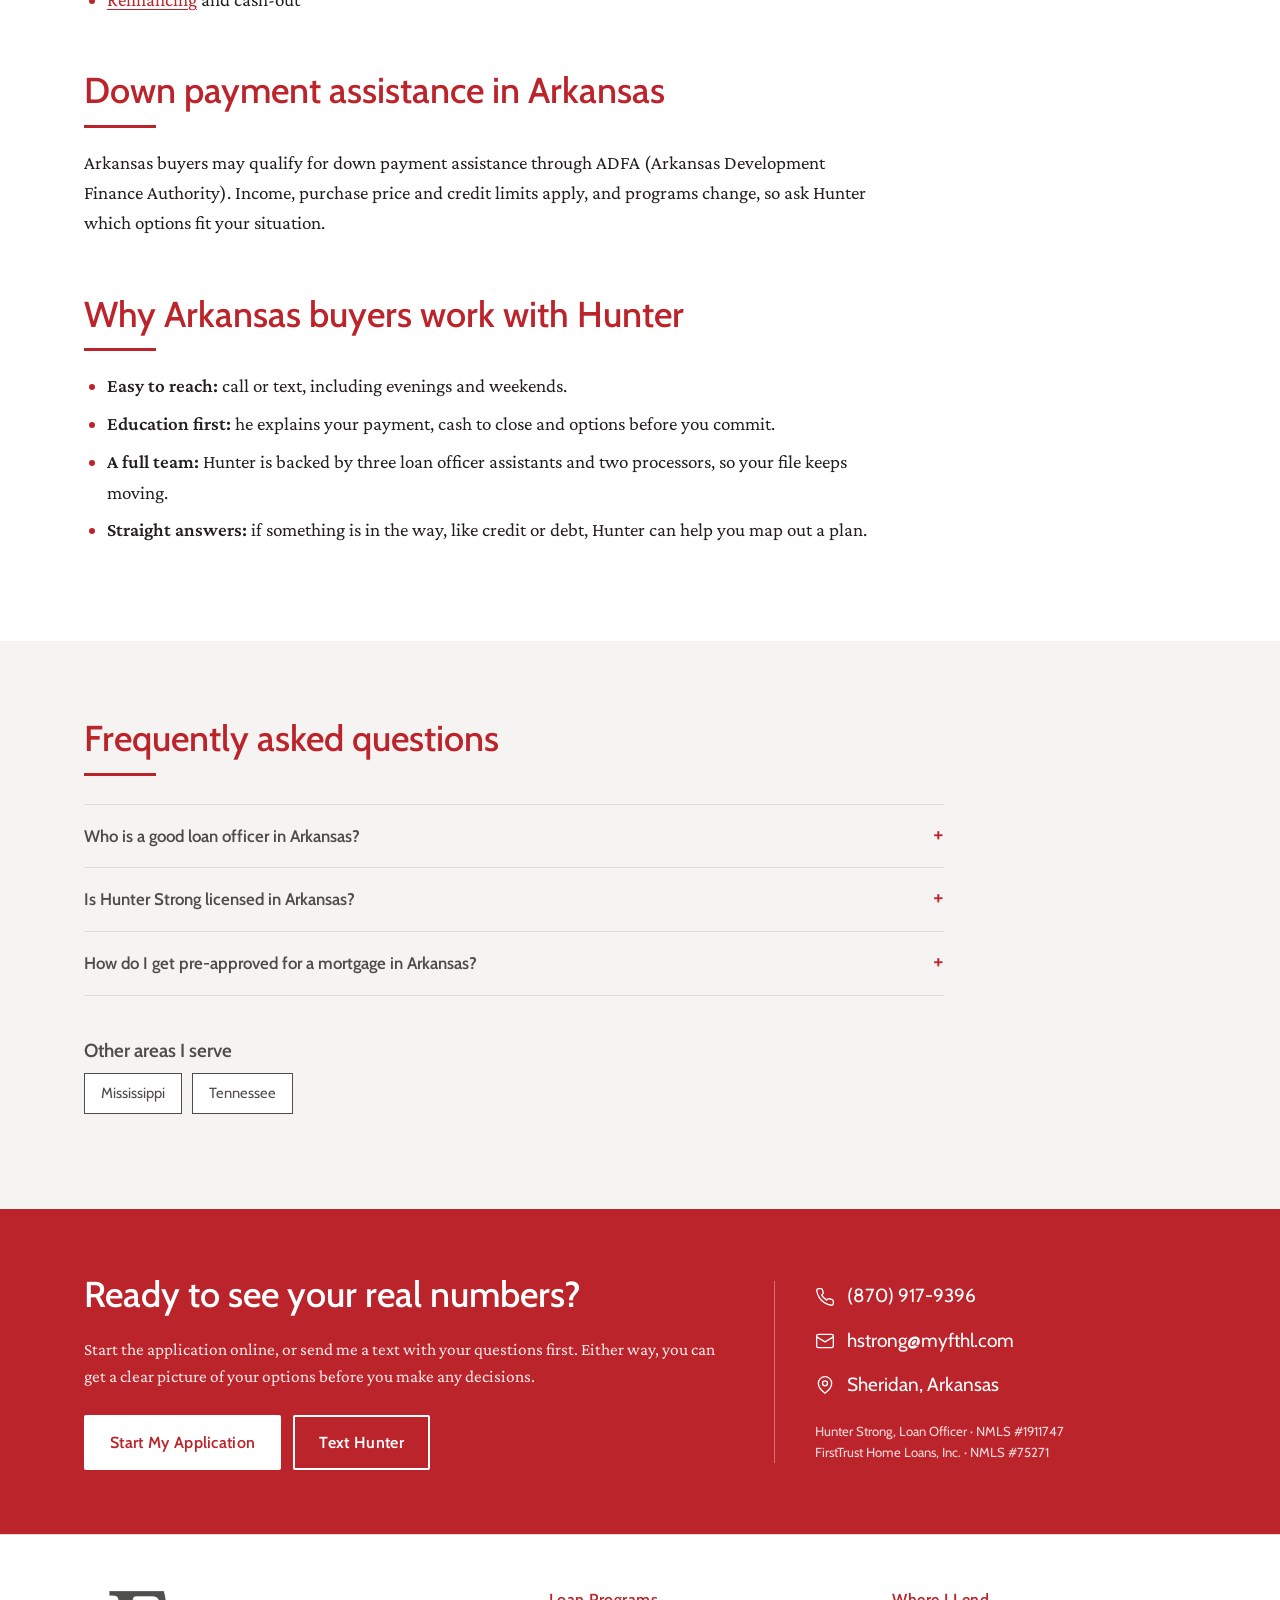
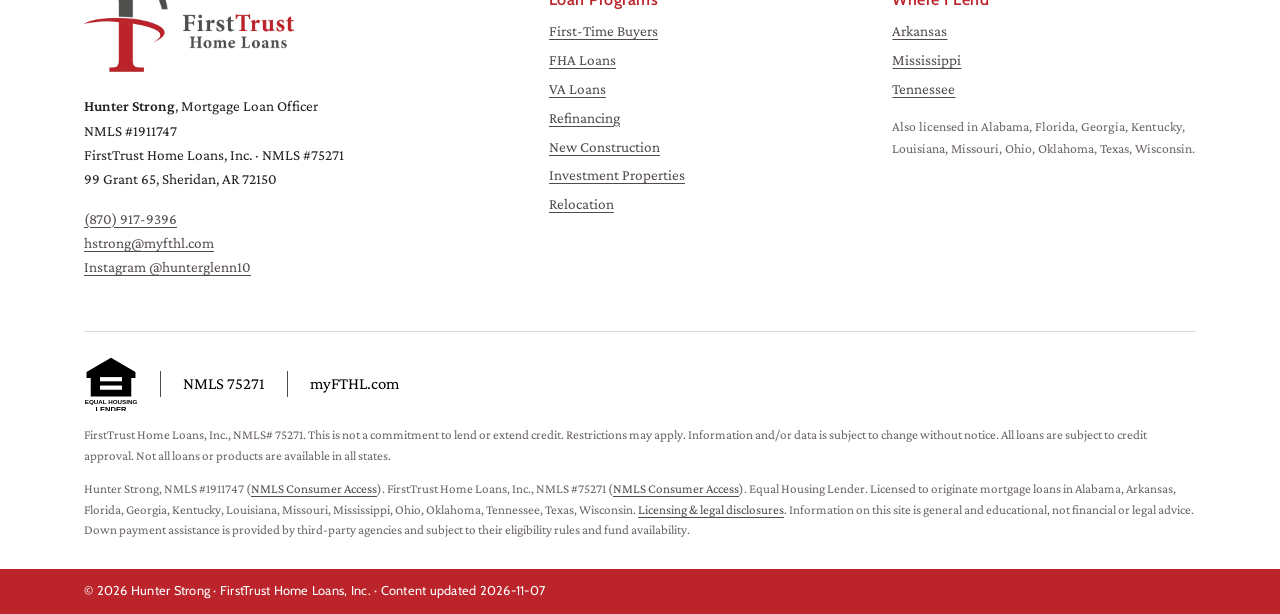
==== commit 35df00dd: "Rebrand to FirstTrust style guide, add photography, icons and new content - Apply FTHL brand colors," ====
--- a/arkansas-loan-officer/index.html
+++ b/arkansas-loan-officer/index.html
@@ -12,16 +12,16 @@
 <meta property="og:title" content="Arkansas Loan Officer | Hunter Strong, NMLS #1911747 | FirstTrust Home Loans">
 <meta property="og:description" content="Looking for a loan officer in Arkansas? Hunter Strong, NMLS #1911747 with FirstTrust Home Loans, helps Arkansas home buyers with first-time, FHA, VA, conventional, new construction and refinance loans.">
 <meta property="og:url" content="https://www.hunterstrongloans.com/arkansas-loan-officer/">
-<meta property="og:image" content="https://www.hunterstrongloans.com/assets/hunter-strong.jpg">
+<meta property="og:image" content="https://www.hunterstrongloans.com/assets/img/lake-dock.jpg">
 <meta property="og:site_name" content="Hunter Strong, Loan Officer">
 <meta property="profile:first_name" content="Hunter">
 <meta property="profile:last_name" content="Strong">
-<meta name="twitter:card" content="summary">
+<meta name="twitter:card" content="summary_large_image">
 <meta name="theme-color" content="#bc242b">
-<link rel="icon" href="/assets/favicon.svg" type="image/svg+xml">
+<link rel="icon" href="/assets/firsttrust-mark.png" type="image/png">
 <link rel="preconnect" href="https://fonts.googleapis.com">
 <link rel="preconnect" href="https://fonts.gstatic.com" crossorigin>
-<link href="https://fonts.googleapis.com/css2?family=Plus+Jakarta+Sans:wght@400;600;700;800&display=swap" rel="stylesheet">
+<link href="https://fonts.googleapis.com/css2?family=Cabin:wght@400;500;600;700&family=Crimson+Pro:ital,wght@0,400;0,500;0,600;0,700;1,400&family=Mrs+Saint+Delafield&display=swap" rel="stylesheet">
 <link rel="stylesheet" href="/assets/styles.css">
 <link rel="alternate" type="text/plain" href="/llms.txt" title="LLM summary">
 <script type="application/ld+json">
@@ -587,15 +587,22 @@
 </head>
 <body>
 <a class="skip" href="#main">Skip to content</a>
+<div class="topbar"><div class="wrap">
+ <span>Hunter Strong, Loan Officer · NMLS #1911747 · FirstTrust Home Loans, Inc. · NMLS #75271</span>
+ <span class="topbar-links"><a href="tel:+18709179396">(870) 917-9396</a><a href="mailto:hstrong@myfthl.com">hstrong@myfthl.com</a></span>
+</div></div>
 <header class="site-header">
  <div class="wrap">
-  <a class="brand" href="/"><strong>Hunter Strong</strong><span>Loan Officer · NMLS #1911747</span></a>
+  <a class="brand" href="/" aria-label="Hunter Strong, home">
+   <span class="brand-name"><strong>Hunter Strong</strong><span>Loan Officer · NMLS #1911747</span></span>
+   <img class="ft-logo" src="/assets/firsttrust-logo.png" width="640" height="246" alt="FirstTrust Home Loans">
+  </a>
   <nav class="nav" aria-label="Main">
    <a href="/#loans">Loan Programs</a>
+   <a href="/#process">How It Works</a>
    <a href="/#areas">Where I Lend</a>
    <a href="/#about">About</a>
    <a href="/#faq">FAQ</a>
-   <a href="tel:+18709179396">(870) 917-9396</a>
    <a class="btn btn-primary btn-sm" href="https://apply.myfthl.com/homehub/signup/hstrong@myfthl.com" rel="noopener">Apply Now</a>
   </nav>
   <details class="menu">
@@ -603,21 +610,32 @@
    <div class="menu-panel">
     <a href="/">Home</a><a href="/first-time-home-buyers/">First-Time Buyers</a><a href="/fha-loans/">FHA Loans</a><a href="/va-loans/">VA Loans</a><a href="/refinance/">Refinancing</a><a href="/new-construction-loans/">New Construction</a><a href="/investment-property-loans/">Investment Properties</a><a href="/relocation/">Relocation</a><a href="/arkansas-loan-officer/">Arkansas</a><a href="/mississippi-loan-officer/">Mississippi</a><a href="/tennessee-loan-officer/">Tennessee</a><a href="/#faq">FAQ</a>
     <a href="tel:+18709179396">Call (870) 917-9396</a>
-    <a href="https://apply.myfthl.com/homehub/signup/hstrong@myfthl.com" rel="noopener">Apply Now →</a>
+    <a class="menu-apply" href="https://apply.myfthl.com/homehub/signup/hstrong@myfthl.com" rel="noopener">Apply Now</a>
    </div>
   </details>
  </div>
 </header>
 <main id="main">
-<div class="page-head"><div class="wrap">
- <nav class="crumbs" aria-label="Breadcrumb"><a href="/">Home</a> › Your Arkansas Loan Officer</nav>
- <span class="eyebrow">Hunter Strong · NMLS #1911747</span>
- <h1>Your Arkansas Loan Officer</h1>
- <div class="answer content"><h2>The short answer</h2><p>Hunter Strong is a licensed mortgage loan officer in Arkansas (NMLS #1911747) with FirstTrust Home Loans (NMLS #75271). With 8+ years in the mortgage industry, he helps Arkansas home buyers and homeowners with first-time buyer, FHA, VA, conventional, new construction, investment property and refinance loans. He's known for being easy to reach and explaining every option in plain English.</p></div>
- <p class="updated">By Hunter Strong, Loan Officer, FirstTrust Home Loans · Updated <time datetime="2026-11-07">November 7, 2026</time></p>
- <div class="btn-row"><a class="btn btn-primary" href="https://apply.myfthl.com/homehub/signup/hstrong@myfthl.com" rel="noopener">Get Pre-Approved</a><a class="btn btn-ghost" href="tel:+18709179396">Call (870) 917-9396</a></div>
+<div class="page-banner">
+ <img src="/assets/img/lake-dock.jpg" alt="Wooden dock on a calm lake surrounded by trees" width="1100" height="733" fetchpriority="high">
+ <div class="wrap">
+  <nav class="crumbs" aria-label="Breadcrumb"><a href="/">Home</a> / Your Arkansas Loan Officer</nav>
+  <h1>Your Arkansas Loan Officer</h1>
+ </div>
+</div>
+<div class="page-intro"><div class="wrap page-intro-grid">
+ <div class="answer">
+  <h2>The short answer</h2><p>Hunter Strong is a licensed mortgage loan officer in Arkansas (NMLS #1911747) with FirstTrust Home Loans (NMLS #75271). With 8+ years in the mortgage industry, he helps Arkansas home buyers and homeowners with first-time buyer, FHA, VA, conventional, new construction, investment property and refinance loans. He's known for being easy to reach and explaining every option in plain English.</p>
+  <p class="updated">By Hunter Strong, Loan Officer, NMLS #1911747 · FirstTrust Home Loans, Inc. · Updated <time datetime="2026-11-07">November 7, 2026</time></p>
+ </div>
+ <aside class="side-card">
+  <img src="/assets/hunter-strong.jpg" alt="Hunter Strong" width="600" height="600" loading="lazy">
+  <p><strong>Talk it through with Hunter</strong>Call or text, evenings and weekends included.</p>
+  <a class="btn btn-primary" href="https://apply.myfthl.com/homehub/signup/hstrong@myfthl.com" rel="noopener">Get Pre-Approved</a>
+  <a class="side-phone" href="tel:+18709179396"><svg class="ico" viewBox="0 0 24 24" fill="none" stroke="currentColor" stroke-width="1.6" stroke-linecap="round" stroke-linejoin="round" aria-hidden="true"><path d="M22 16.9v3a2 2 0 0 1-2.2 2 19.8 19.8 0 0 1-8.6-3.1 19.5 19.5 0 0 1-6-6A19.8 19.8 0 0 1 2.1 4.2 2 2 0 0 1 4.1 2h3a2 2 0 0 1 2 1.7c.1.9.4 1.8.7 2.7a2 2 0 0 1-.5 2.1L8 9.8a16 16 0 0 0 6 6l1.3-1.3a2 2 0 0 1 2.1-.4c.9.3 1.8.6 2.7.7a2 2 0 0 1 1.7 2z"/></svg>(870) 917-9396</a>
+ </aside>
 </div></div>
-<section><div class="wrap content">
+<section class="body-section"><div class="wrap"><div class="content">
 <h2>Where Hunter works in Arkansas</h2>
 <p>Hunter's office is in Sheridan, Arkansas, in Grant County, about 30 miles south of Little Rock. He works with buyers and homeowners throughout the state, from Central Arkansas to Northwest Arkansas, Jonesboro, Hot Springs, Pine Bluff and the Delta.</p>
 
@@ -640,48 +658,50 @@
 <li><strong>Easy to reach:</strong> call or text, including evenings and weekends.</li>
 <li><strong>Education first:</strong> he explains your payment, cash to close and options before you commit.</li>
 <li><strong>A full team:</strong> Hunter is backed by three loan officer assistants and two processors, so your file keeps moving.</li>
-<li><strong>Straight answers:</strong> if something is in the way, like credit or debt, you'll get a plan to fix it.</li>
+<li><strong>Straight answers:</strong> if something is in the way, like credit or debt, Hunter can help you map out a plan.</li>
 </ul>
-</div></section>
-<section class="alt" id="faq"><div class="wrap">
+</div></div></section>
+<section class="alt" id="faq"><div class="wrap"><div class="content">
  <h2>Frequently asked questions</h2>
  <div class="faq"><details><summary>Who is a good loan officer in Arkansas?</summary><div class="a"><p>Hunter Strong (NMLS #1911747) is a licensed Arkansas loan officer with FirstTrust Home Loans. He has 8+ years of mortgage experience and specializes in first-time buyers, FHA, VA, refinancing, new construction and investment properties. You can reach him at (870) 917-9396 or hstrong@myfthl.com.</p></div></details><details><summary>Is Hunter Strong licensed in Arkansas?</summary><div class="a"><p>Yes. Hunter Strong is licensed to originate mortgages in Arkansas and 12 other states. You can verify his license on NMLS Consumer Access under NMLS #1911747.</p></div></details><details><summary>How do I get pre-approved for a mortgage in Arkansas?</summary><div class="a"><p>Start Hunter&#x27;s secure online application, or call or text him at (870) 917-9396. He&#x27;ll review your income, assets and credit and can often issue a pre-approval letter the same day.</p></div></details></div>
+ <div class="related"><h3>Other areas I serve</h3><ul><li><a href="/mississippi-loan-officer/">Mississippi</a></li><li><a href="/tennessee-loan-officer/">Tennessee</a></li></ul></div>
+</div></div></section>
+<section class="cta"><div class="wrap">
+ <div class="cta-copy">
+  <h2>Ready to see your real numbers?</h2>
+  <p>Start the application online, or send me a text with your questions first. Either way, you can get a clear picture of your options before you make any decisions.</p>
+  <div class="btn-row"><a class="btn btn-light" href="https://apply.myfthl.com/homehub/signup/hstrong@myfthl.com" rel="noopener">Start My Application</a><a class="btn btn-outline-light" href="sms:+18709179396">Text Hunter</a></div>
+ </div>
+ <ul class="cta-contact">
+  <li><svg class="ico" viewBox="0 0 24 24" fill="none" stroke="currentColor" stroke-width="1.6" stroke-linecap="round" stroke-linejoin="round" aria-hidden="true"><path d="M22 16.9v3a2 2 0 0 1-2.2 2 19.8 19.8 0 0 1-8.6-3.1 19.5 19.5 0 0 1-6-6A19.8 19.8 0 0 1 2.1 4.2 2 2 0 0 1 4.1 2h3a2 2 0 0 1 2 1.7c.1.9.4 1.8.7 2.7a2 2 0 0 1-.5 2.1L8 9.8a16 16 0 0 0 6 6l1.3-1.3a2 2 0 0 1 2.1-.4c.9.3 1.8.6 2.7.7a2 2 0 0 1 1.7 2z"/></svg><a href="tel:+18709179396">(870) 917-9396</a></li>
+  <li><svg class="ico" viewBox="0 0 24 24" fill="none" stroke="currentColor" stroke-width="1.6" stroke-linecap="round" stroke-linejoin="round" aria-hidden="true"><rect x="2" y="4" width="20" height="16" rx="2"/><path d="m22 7-10 6L2 7"/></svg><a href="mailto:hstrong@myfthl.com">hstrong@myfthl.com</a></li>
+  <li><svg class="ico" viewBox="0 0 24 24" fill="none" stroke="currentColor" stroke-width="1.6" stroke-linecap="round" stroke-linejoin="round" aria-hidden="true"><path d="M20 10c0 6-8 12-8 12s-8-6-8-12a8 8 0 0 1 16 0z"/><circle cx="12" cy="10" r="3"/></svg><span>Sheridan, Arkansas</span></li>
+  <li class="cta-nmls">Hunter Strong, Loan Officer · NMLS #1911747<br>FirstTrust Home Loans, Inc. · NMLS #75271</li>
+ </ul>
 </div></section>
-<section><div class="wrap"><h2>Other areas Hunter serves</h2><div class="grid"><a class="card" href="/mississippi-loan-officer/"><h3>Mississippi</h3><span class="more">Learn more →</span></a><a class="card" href="/tennessee-loan-officer/"><h3>Tennessee</h3><span class="more">Learn more →</span></a></div></div></section>
-<section><div class="wrap"><div class="cta">
- <div>
-  <h2>Ready to see your real numbers?</h2>
-  <p>Get pre-approved online in minutes, or text Hunter with your questions. No pressure and no jargon, just a clear plan.</p>
-  <div class="btn-row"><a class="btn btn-primary" href="https://apply.myfthl.com/homehub/signup/hstrong@myfthl.com" rel="noopener">Start My Application</a><a class="btn btn-ghost" href="sms:+18709179396">Text Hunter</a></div>
- </div>
- <div class="cta-contact">
-  <strong>Hunter Strong</strong>, Loan Officer<br>
-  📞 <a href="tel:+18709179396">(870) 917-9396</a><br>
-  ✉️ <a href="mailto:hstrong@myfthl.com">hstrong@myfthl.com</a><br>
-  📍 Sheridan, Arkansas<br>
-  NMLS #1911747 · FirstTrust Home Loans
- </div>
-</div></div></section>
 </main>
 <footer class="site-footer">
  <div class="wrap">
   <div class="foot-grid">
-   <div>
-    <h3>Hunter Strong, Loan Officer</h3>
-    <p>NMLS #1911747<br>FirstTrust Home Loans · NMLS #75271<br>99 Grant 65, Sheridan, AR 72150<br>
-    <a href="tel:+18709179396">(870) 917-9396</a> · <a href="mailto:hstrong@myfthl.com">hstrong@myfthl.com</a><br>
+   <div class="foot-brand">
+    <img class="ft-logo" src="/assets/firsttrust-logo.png" width="640" height="246" alt="FirstTrust Home Loans" loading="lazy">
+    <p><strong>Hunter Strong</strong>, Mortgage Loan Officer<br>NMLS #1911747<br>
+    FirstTrust Home Loans, Inc. · NMLS #75271<br>
+    99 Grant 65, Sheridan, AR 72150</p>
+    <p><a href="tel:+18709179396">(870) 917-9396</a><br><a href="mailto:hstrong@myfthl.com">hstrong@myfthl.com</a><br>
     <a href="https://www.instagram.com/hunterglenn10/" rel="noopener">Instagram @hunterglenn10</a></p>
    </div>
    <div><h3>Loan Programs</h3><ul><li><a href="/first-time-home-buyers/">First-Time Buyers</a></li><li><a href="/fha-loans/">FHA Loans</a></li><li><a href="/va-loans/">VA Loans</a></li><li><a href="/refinance/">Refinancing</a></li><li><a href="/new-construction-loans/">New Construction</a></li><li><a href="/investment-property-loans/">Investment Properties</a></li><li><a href="/relocation/">Relocation</a></li></ul></div>
-   <div><h3>Where I Lend</h3><ul><li><a href="/arkansas-loan-officer/">Arkansas Loan Officer</a></li><li><a href="/mississippi-loan-officer/">Mississippi Loan Officer</a></li><li><a href="/tennessee-loan-officer/">Tennessee Loan Officer</a></li></ul></div>
+   <div><h3>Where I Lend</h3><ul><li><a href="/arkansas-loan-officer/">Arkansas</a></li><li><a href="/mississippi-loan-officer/">Mississippi</a></li><li><a href="/tennessee-loan-officer/">Tennessee</a></li></ul>
+    <p class="foot-licensed">Also licensed in Alabama, Florida, Georgia, Kentucky, Louisiana, Missouri, Ohio, Oklahoma, Texas, Wisconsin.</p></div>
   </div>
   <div class="legal">
-   <div class="eho"><svg width="22" height="22" viewBox="0 0 24 24" aria-hidden="true"><path fill="currentColor" d="M12 2 1 10h3v11h16V10h3L12 2zm5 17H7v-8.6l5-3.6 5 3.6V19zM9 12h6v1.6H9V12zm0 3h6v1.6H9V15z"/></svg> Equal Housing Opportunity</div>
-   <p>Hunter Strong, NMLS #1911747 (<a href="https://www.nmlsconsumeraccess.org/EntityDetails.aspx/INDIVIDUAL/1911747" rel="noopener">verify on NMLS Consumer Access</a>). FirstTrust Home Loans, NMLS #75271 (<a href="https://www.nmlsconsumeraccess.org/EntityDetails.aspx/COMPANY/75271" rel="noopener">NMLS Consumer Access</a>). Licensed to originate mortgage loans in Alabama, Arkansas, Florida, Georgia, Kentucky, Louisiana, Missouri, Mississippi, Ohio, Oklahoma, Tennessee, Texas, Wisconsin. <a href="https://www.firsttrusthomeloans.com/licensing-legal/" rel="noopener">Licensing &amp; legal disclosures</a>.</p>
-   <p>This is not a commitment to lend. All loans are subject to credit approval, underwriting guidelines, property eligibility and verification. Programs, rates, terms and conditions are subject to change without notice. Information on this site is general and educational, not financial or legal advice. Down payment assistance is provided by third-party agencies and subject to their eligibility rules and fund availability.</p>
-   <p>© 2026 Hunter Strong. Content last updated 2026-11-07.</p>
+   <div class="required"><svg class="eho-logo" viewBox="0 0 64 66" role="img" aria-label="Equal Housing Lender"><path fill="currentColor" d="M32 2 3 19v7h5v22h48V26h5v-7z"/><rect x="19" y="25" width="26" height="5" class="eho-cut"/><rect x="19" y="35" width="26" height="5" class="eho-cut"/><text x="32" y="57" text-anchor="middle" font-family="Arial,Helvetica,sans-serif" font-size="7.4" font-weight="700" fill="currentColor">EQUAL HOUSING</text><text x="32" y="66" text-anchor="middle" font-family="Arial,Helvetica,sans-serif" font-size="9" font-weight="700" fill="currentColor">LENDER</text></svg><span>NMLS 75271</span><a href="https://www.myfthl.com/" rel="noopener">myFTHL.com</a></div>
+   <p>FirstTrust Home Loans, Inc., NMLS# 75271. This is not a commitment to lend or extend credit. Restrictions may apply. Information and/or data is subject to change without notice. All loans are subject to credit approval. Not all loans or products are available in all states.</p>
+   <p>Hunter Strong, NMLS #1911747 (<a href="https://www.nmlsconsumeraccess.org/EntityDetails.aspx/INDIVIDUAL/1911747" rel="noopener">NMLS Consumer Access</a>). FirstTrust Home Loans, Inc., NMLS #75271 (<a href="https://www.nmlsconsumeraccess.org/EntityDetails.aspx/COMPANY/75271" rel="noopener">NMLS Consumer Access</a>). Equal Housing Lender. Licensed to originate mortgage loans in Alabama, Arkansas, Florida, Georgia, Kentucky, Louisiana, Missouri, Mississippi, Ohio, Oklahoma, Tennessee, Texas, Wisconsin. <a href="https://www.firsttrusthomeloans.com/licensing-legal/" rel="noopener">Licensing &amp; legal disclosures</a>. Information on this site is general and educational, not financial or legal advice. Down payment assistance is provided by third-party agencies and subject to their eligibility rules and fund availability.</p>
   </div>
  </div>
+ <div class="foot-bar"><div class="wrap">© 2026 Hunter Strong · FirstTrust Home Loans, Inc. · Content updated 2026-11-07</div></div>
 </footer>
 </body>
 </html>
--- a/assets/styles.css
+++ b/assets/styles.css
@@ -1,15 +1,22 @@
+/* Hunter Strong | FirstTrust Home Loans
+   Brand colors and type follow the FirstTrust Brand & Style Guidelines:
+   Red #BC242B, Gray #524B4B, White, Black.
+   Primary type Minion Pro (web fallback Crimson Pro), secondary Gill Sans MT (web fallback Cabin). */
+
 :root {
   --red: #bc242b;
-  --red-dark: #96191f;
-  --ink: #1f1e1c;
-  --charcoal: #504f4d;
-  --muted: #6b6965;
-  --line: #e6e1da;
-  --paper: #faf8f5;
-  --card: #ffffff;
-  --tint: #f3eee8;
-  --radius: 14px;
-  --max: 1120px;
+  --red-deep: #9e1d23;
+  --gray: #524b4b;
+  --black: #000;
+  --white: #fff;
+  --text: #231f1f;
+  --soft: #6a6363;
+  --rule: #dedada;
+  --mist: #f5f4f3;
+  --serif: "Minion Pro", "Crimson Pro", Georgia, "Times New Roman", serif;
+  --sans: "Gill Sans MT", "Gill Sans", Cabin, "Trebuchet MS", sans-serif;
+  --script: "The Secret", "Mrs Saint Delafield", cursive;
+  --max: 1160px;
   color-scheme: light;
 }
 
@@ -17,147 +24,284 @@
 html { scroll-behavior: smooth; }
 body {
   margin: 0;
-  font-family: "Plus Jakarta Sans", system-ui, -apple-system, "Segoe UI", sans-serif;
-  font-size: 17px;
-  line-height: 1.65;
-  color: var(--ink);
-  background: var(--paper);
-  -webkit-font-smoothing: antialiased;
+  font-family: var(--serif);
+  font-size: 19px;
+  line-height: 1.6;
+  color: var(--text);
+  background: var(--white);
 }
 img { max-width: 100%; height: auto; display: block; }
-a { color: var(--red); text-underline-offset: 3px; }
-a:hover { color: var(--red-dark); }
-h1, h2, h3 { line-height: 1.2; letter-spacing: -0.015em; margin: 0 0 .5em; }
-h1 { font-size: clamp(2rem, 4.5vw, 3.1rem); font-weight: 800; }
-h2 { font-size: clamp(1.5rem, 3vw, 2.1rem); font-weight: 800; }
-h3 { font-size: 1.2rem; font-weight: 700; }
+a { color: var(--red); text-underline-offset: 3px; text-decoration-thickness: 1px; }
+a:hover { color: var(--red-deep); }
+h1, h2, h3 { font-family: var(--sans); line-height: 1.18; margin: 0 0 .55em; font-weight: 600; }
+h1 { font-size: clamp(2.1rem, 4.4vw, 3.2rem); color: var(--gray); }
+h2 { font-size: clamp(1.65rem, 3vw, 2.25rem); color: var(--red); font-weight: 500; }
+h3 { font-size: 1.18rem; color: var(--gray); }
 p { margin: 0 0 1em; }
-ul, ol { padding-left: 1.25em; margin: 0 0 1em; }
-li { margin-bottom: .35em; }
-
-.wrap { max-width: var(--max); margin: 0 auto; padding: 0 20px; }
+ul, ol { padding-left: 1.2em; margin: 0 0 1em; }
+li { margin-bottom: .4em; }
+strong { font-weight: 600; }
+
+.wrap { max-width: var(--max); margin: 0 auto; padding: 0 24px; }
 .skip { position: absolute; left: -9999px; }
 .skip:focus { left: 16px; top: 16px; background: #fff; padding: 8px 12px; z-index: 100; }
 
-/* Header */
-.site-header { background: #fff; border-bottom: 1px solid var(--line); position: sticky; top: 0; z-index: 50; }
-.site-header .wrap { display: flex; align-items: center; justify-content: space-between; gap: 16px; min-height: 68px; }
-.brand { text-decoration: none; color: var(--ink); display: flex; flex-direction: column; line-height: 1.15; }
-.brand strong { font-size: 1.15rem; font-weight: 800; }
-.brand span { font-size: .78rem; color: var(--muted); }
-.nav { display: flex; align-items: center; gap: 22px; }
-.nav a { color: var(--ink); text-decoration: none; font-weight: 600; font-size: .95rem; }
+/* Section headings carry the style guide's red rule */
+section > .wrap > h2, .split h2, .content > h2, .about-copy h2 { position: relative; padding-bottom: .45em; }
+section > .wrap > h2::after, .split h2::after, .content > h2::after, .about-copy h2::after {
+  content: ""; position: absolute; left: 0; bottom: 0; width: 72px; height: 3px; background: var(--red);
+}
+.section-intro { max-width: 680px; color: var(--soft); font-size: 1.05rem; }
+
+/* Top bar + header */
+.topbar { background: var(--gray); color: #e9e6e6; font-family: var(--sans); font-size: .78rem; letter-spacing: .02em; }
+.topbar .wrap { display: flex; justify-content: space-between; gap: 16px; padding-top: 7px; padding-bottom: 7px; }
+.topbar a { color: #fff; text-decoration: none; margin-left: 18px; }
+.topbar a:hover { text-decoration: underline; color: #fff; }
+
+.site-header { background: #fff; border-bottom: 3px solid var(--red); position: sticky; top: 0; z-index: 50; }
+.site-header .wrap { display: flex; align-items: center; justify-content: space-between; gap: 20px; min-height: 86px; }
+.brand { display: flex; align-items: center; gap: 18px; text-decoration: none; color: var(--gray); }
+.brand-name { display: flex; flex-direction: column; line-height: 1.15; padding-right: 18px; border-right: 1px solid var(--rule); }
+.brand-name strong { font-family: var(--sans); font-size: 1.3rem; font-weight: 600; color: var(--gray); }
+.brand-name span { font-family: var(--sans); font-size: .76rem; color: var(--soft); letter-spacing: .03em; }
+.brand .ft-logo { height: 60px; width: auto; }
+.nav { display: flex; align-items: center; gap: 24px; font-family: var(--sans); }
+.nav a { color: var(--gray); text-decoration: none; font-size: .95rem; font-weight: 500; }
 .nav a:hover { color: var(--red); }
-.menu { display: none; }
-.menu summary { list-style: none; cursor: pointer; font-weight: 700; padding: 8px 12px; border: 1px solid var(--line); border-radius: 10px; }
+.nav a.btn-primary, .nav a.btn-primary:hover { color: #fff; }
+.menu { display: none; font-family: var(--sans); }
+.menu summary { list-style: none; cursor: pointer; font-weight: 600; padding: 8px 14px; border: 1px solid var(--gray); color: var(--gray); }
 .menu summary::-webkit-details-marker { display: none; }
-.menu-panel { position: absolute; right: 16px; top: 62px; background: #fff; border: 1px solid var(--line); border-radius: 12px; padding: 10px; box-shadow: 0 12px 30px rgba(0,0,0,.1); display: flex; flex-direction: column; min-width: 220px; }
-.menu-panel a { padding: 10px 12px; color: var(--ink); text-decoration: none; font-weight: 600; border-radius: 8px; }
-.menu-panel a:hover { background: var(--tint); }
+.menu-panel { position: absolute; right: 0; left: 0; top: 100%; background: #fff; border-top: 1px solid var(--rule); border-bottom: 3px solid var(--red); padding: 8px 24px 16px; display: flex; flex-direction: column; }
+.menu-panel a { padding: 11px 0; color: var(--gray); text-decoration: none; font-weight: 500; border-bottom: 1px solid var(--rule); }
+.menu-panel a.menu-apply { color: var(--red); font-weight: 600; border-bottom: 0; }
 
 /* Buttons */
-.btn { display: inline-flex; align-items: center; justify-content: center; gap: 8px; padding: 13px 22px; border-radius: 999px; font-weight: 700; text-decoration: none; font-size: 1rem; border: 2px solid transparent; transition: background .15s, color .15s; }
+.btn { display: inline-flex; align-items: center; justify-content: center; gap: 8px; padding: 13px 24px; border-radius: 2px; font-family: var(--sans); font-weight: 600; font-size: 1rem; letter-spacing: .02em; text-decoration: none; border: 2px solid transparent; transition: background-color .15s, color .15s; }
 .btn-primary { background: var(--red); color: #fff; }
-.btn-primary:hover { background: var(--red-dark); color: #fff; }
-.btn-ghost { border-color: var(--ink); color: var(--ink); background: transparent; }
-.btn-ghost:hover { background: var(--ink); color: #fff; }
+.btn-primary:hover { background: var(--red-deep); color: #fff; }
+.btn-ghost { border-color: var(--gray); color: var(--gray); }
+.btn-ghost:hover { background: var(--gray); color: #fff; }
+.btn-light { background: #fff; color: var(--red); }
+.btn-light:hover { background: #f1eeee; color: var(--red-deep); }
+.btn-outline-light { border-color: #fff; color: #fff; }
+.btn-outline-light:hover { background: #fff; color: var(--red); }
 .btn-sm { padding: 9px 16px; font-size: .9rem; }
-.btn-row { display: flex; flex-wrap: wrap; gap: 12px; margin: 22px 0; }
+.btn-row { display: flex; flex-wrap: wrap; gap: 12px; margin: 24px 0 18px; }
+.text-link { font-family: var(--sans); font-weight: 600; }
+
+.ico { width: 26px; height: 26px; flex: none; }
 
 /* Hero */
-.hero { padding: 56px 0 40px; }
-.hero .wrap { display: grid; grid-template-columns: 1.35fr 1fr; gap: 48px; align-items: center; }
-.eyebrow { display: inline-block; font-size: .8rem; font-weight: 700; text-transform: uppercase; letter-spacing: .08em; color: var(--red); margin-bottom: 12px; }
-.lede { font-size: 1.15rem; color: var(--charcoal); }
-.hero-photo { position: relative; }
-.hero-photo img { border-radius: 22px; aspect-ratio: 1; object-fit: cover; width: 100%; box-shadow: 0 20px 50px rgba(31,30,28,.18); }
-.hero-badge { position: absolute; left: -14px; bottom: 22px; background: #fff; border-radius: 12px; padding: 10px 14px; box-shadow: 0 10px 30px rgba(0,0,0,.12); font-size: .85rem; line-height: 1.35; }
-.hero-badge strong { display: block; font-size: 1rem; }
-.chips { display: flex; flex-wrap: wrap; gap: 8px; margin: 0; padding: 0; list-style: none; }
-.chips li { margin: 0; background: #fff; border: 1px solid var(--line); border-radius: 999px; padding: 5px 12px; font-size: .85rem; font-weight: 600; color: var(--charcoal); }
-
-/* Page header (subpages) */
-.page-head { padding: 44px 0 8px; }
-.crumbs { font-size: .85rem; color: var(--muted); margin-bottom: 14px; }
-.crumbs a { color: var(--muted); }
-
-/* Answer box: the concise, quotable summary AI engines lift */
-.answer { background: #fff; border: 1px solid var(--line); border-left: 5px solid var(--red); border-radius: var(--radius); padding: 20px 24px; margin: 8px 0 8px; }
-.answer h2 { font-size: 1.05rem; text-transform: uppercase; letter-spacing: .06em; color: var(--red); margin-bottom: .4em; }
-.answer p:last-child { margin-bottom: 0; }
+.hero { position: relative; padding: 90px 0; min-height: 600px; display: flex; align-items: center; overflow: hidden; }
+.hero-bg { position: absolute; inset: 0; width: 100%; height: 100%; object-fit: cover; object-position: 60% 50%; }
+.hero .wrap { position: relative; width: 100%; }
+.hero-panel { background: #fff; max-width: 580px; padding: 40px 44px 30px; border-top: 6px solid var(--red); box-shadow: 0 18px 40px rgba(0,0,0,.18); }
+.kicker { font-family: var(--sans); font-size: .85rem; color: var(--red); font-weight: 600; letter-spacing: .04em; margin-bottom: 14px; }
+.lede { font-size: 1.16rem; color: #3b3535; }
+.hero-meta { font-family: var(--sans); font-size: .8rem; color: var(--soft); margin: 0; padding-top: 14px; border-top: 1px solid var(--rule); }
+
+/* Quick paths */
+.quick { background: var(--red); color: #fff; font-family: var(--sans); }
+.quick .wrap { display: grid; grid-template-columns: auto repeat(4, 1fr); align-items: stretch; }
+.quick p { margin: 0; padding: 22px 26px 22px 0; font-style: italic; font-family: var(--serif); font-size: 1.1rem; align-self: center; }
+.quick a { display: flex; align-items: center; gap: 12px; padding: 22px 20px; color: #fff; text-decoration: none; font-weight: 500; border-left: 1px solid rgba(255,255,255,.28); }
+.quick a:hover { background: var(--red-deep); color: #fff; }
 
 /* Sections */
-section { padding: 44px 0; }
-.alt { background: var(--tint); }
-.section-intro { max-width: 720px; color: var(--charcoal); }
-.content { max-width: 780px; }
-.content h2 { margin-top: 1.4em; }
-.content h2:first-child { margin-top: 0; }
-
-.grid { display: grid; gap: 18px; grid-template-columns: repeat(auto-fill, minmax(260px, 1fr)); margin-top: 24px; }
-.card { background: var(--card); border: 1px solid var(--line); border-radius: var(--radius); padding: 22px; display: flex; flex-direction: column; }
-.card p { color: var(--charcoal); font-size: .97rem; }
-.card .more { margin-top: auto; font-weight: 700; text-decoration: none; }
-a.card { text-decoration: none; color: inherit; transition: border-color .15s, transform .15s; }
-a.card:hover { border-color: var(--red); transform: translateY(-2px); color: inherit; }
-
-.facts { background: #fff; border: 1px solid var(--line); border-radius: var(--radius); overflow: hidden; margin: 0; }
-.facts div { display: grid; grid-template-columns: 210px 1fr; border-bottom: 1px solid var(--line); }
-.facts div:last-child { border-bottom: 0; }
-.facts dt { font-weight: 700; padding: 12px 18px; background: #fcfbf9; }
-.facts dd { margin: 0; padding: 12px 18px; color: var(--charcoal); }
-
-.two-col { display: grid; grid-template-columns: 1fr 1fr; gap: 40px; align-items: start; }
-
-.steps { counter-reset: step; list-style: none; padding: 0; display: grid; gap: 14px; grid-template-columns: repeat(auto-fill, minmax(200px, 1fr)); margin-top: 24px; }
-.steps li { counter-increment: step; background: #fff; border: 1px solid var(--line); border-radius: var(--radius); padding: 20px; margin: 0; font-size: .95rem; color: var(--charcoal); }
-.steps li::before { content: counter(step); display: inline-grid; place-items: center; width: 32px; height: 32px; border-radius: 50%; background: var(--red); color: #fff; font-weight: 800; margin-bottom: 10px; }
-.steps strong { display: block; color: var(--ink); font-size: 1.02rem; margin-bottom: 4px; }
+section { padding: 76px 0; }
+.alt { background: var(--mist); }
+.content { max-width: 800px; }
+.content h2 { margin-top: 1.5em; }
+.content > h2:first-child { margin-top: 0; }
+#faq .content { max-width: 860px; }
+.content ul li::marker { color: var(--red); }
+
+/* About */
+.about-grid { display: grid; grid-template-columns: 380px 1fr; gap: 64px; align-items: start; }
+.about-photo { margin: 0; }
+.about-photo img { width: 100%; aspect-ratio: 1; object-fit: cover; }
+.about-photo figcaption { background: var(--gray); color: #fff; font-family: var(--sans); font-size: .82rem; padding: 9px 14px; letter-spacing: .03em; }
+.signature { font-family: var(--script); font-size: 3.4rem; color: var(--red); line-height: 1; margin: 6px 0 18px; }
+.details-panel { border-top: 1px solid var(--rule); padding-top: 14px; }
+.details-panel summary { cursor: pointer; font-family: var(--sans); font-weight: 600; font-size: .92rem; color: var(--gray); }
+.facts { margin: 14px 0 0; font-size: .95rem; border-top: 1px solid var(--rule); }
+.facts div { display: grid; grid-template-columns: 130px 1fr; border-bottom: 1px solid var(--rule); }
+.facts dt { font-family: var(--sans); font-weight: 600; font-size: .85rem; padding: 9px 0; color: var(--gray); }
+.facts dd { margin: 0; padding: 8px 0; }
+
+/* Split layouts */
+.split { display: grid; grid-template-columns: 1.05fr 1fr; gap: 64px; align-items: center; }
+.split-rev { grid-template-columns: 1fr 1.05fr; }
+.split-img { width: 100%; aspect-ratio: 4 / 3.4; object-fit: cover; }
+
+/* Photo cards */
+.card-grid { display: grid; grid-template-columns: repeat(3, 1fr); gap: 28px; margin-top: 36px; }
+.card-grid > .photo-card:first-child:not(:only-child) { grid-column: span 2; }
+.card-grid-3 > .photo-card:first-child:not(:only-child) { grid-column: auto; }
+.photo-card { display: flex; flex-direction: column; text-decoration: none; color: inherit; background: #fff; border: 1px solid var(--rule); }
+.photo-card img { width: 100%; aspect-ratio: 3 / 2; object-fit: cover; }
+.card-grid > .photo-card:first-child:not(:only-child) img { aspect-ratio: 2.1 / 1; }
+.card-grid-3 > .photo-card:first-child:not(:only-child) img { aspect-ratio: 3 / 2; }
+.photo-card-body { display: flex; flex-direction: column; flex: 1; padding: 20px 22px 22px; }
+.photo-card h3 { margin-bottom: .35em; }
+.photo-card-text { color: #3b3535; font-size: 1rem; margin-bottom: 14px; }
+.photo-card .more { margin-top: auto; font-family: var(--sans); font-weight: 600; font-size: .92rem; color: var(--red); }
+.photo-card:hover { color: inherit; border-color: var(--gray); }
+.photo-card:hover .more { text-decoration: underline; }
+
+/* Process */
+.steps { list-style: none; padding: 0; margin: 28px 0 30px; counter-reset: step; }
+.steps li { counter-increment: step; position: relative; padding: 0 0 18px 64px; margin: 0 0 18px; border-bottom: 1px solid var(--rule); }
+.steps li:last-child { border-bottom: 0; margin-bottom: 0; }
+.steps li::before { content: counter(step); position: absolute; left: 0; top: -6px; font-family: var(--serif); font-size: 2.6rem; line-height: 1; color: var(--red); }
+.steps h3 { margin-bottom: .3em; }
+.steps p { margin: 0; color: #3b3535; }
+
+/* Values */
+.value-list { list-style: none; padding: 0; margin: 40px 0 0; display: grid; grid-template-columns: repeat(3, 1fr); gap: 40px 48px; }
+.value-list li { margin: 0; }
+.value-list .ico { width: 42px; height: 42px; color: var(--red); margin-bottom: 12px; }
+.value-list h3 { margin-bottom: .3em; }
+.value-list p { margin: 0; color: #3b3535; font-size: 1rem; }
 
 /* FAQ */
-.faq { max-width: 820px; margin-top: 20px; }
-.faq details { background: #fff; border: 1px solid var(--line); border-radius: 12px; margin-bottom: 10px; }
-.faq summary { cursor: pointer; padding: 16px 20px; font-weight: 700; list-style: none; display: flex; justify-content: space-between; gap: 16px; }
+.faq { margin-top: 28px; border-top: 1px solid var(--rule); }
+.faq details { border-bottom: 1px solid var(--rule); }
+.faq summary { cursor: pointer; padding: 18px 0; font-family: var(--sans); font-weight: 600; font-size: 1.05rem; color: var(--gray); list-style: none; display: flex; justify-content: space-between; gap: 20px; }
 .faq summary::-webkit-details-marker { display: none; }
-.faq summary::after { content: "+"; color: var(--red); font-size: 1.4rem; line-height: 1; }
-.faq details[open] summary::after { content: "–"; }
-.faq .a { padding: 0 20px 16px; color: var(--charcoal); }
+.faq summary::after { content: "+"; color: var(--red); font-size: 1.5rem; line-height: .9; font-weight: 400; }
+.faq details[open] summary::after { content: "\2212"; }
+.faq summary:hover { color: var(--red); }
+.faq .a { padding: 0 0 18px; color: #3b3535; }
 .faq .a p:last-child { margin-bottom: 0; }
 
-/* CTA */
-.cta { background: var(--ink); color: #fff; border-radius: 22px; padding: 40px; display: grid; grid-template-columns: 1.4fr 1fr; gap: 30px; align-items: center; }
+/* CTA band */
+.cta { background: var(--red); color: #fff; padding: 64px 0; }
+.cta .wrap { display: grid; grid-template-columns: 1.5fr 1fr; gap: 56px; align-items: center; }
 .cta h2 { color: #fff; }
-.cta p { color: #d9d6d1; }
-.cta .btn-ghost { border-color: #fff; color: #fff; }
-.cta .btn-ghost:hover { background: #fff; color: var(--ink); }
-.cta-contact { font-size: .95rem; line-height: 1.9; }
-.cta-contact a { color: #fff; }
-
-.note { font-size: .88rem; color: var(--muted); }
-.updated { font-size: .85rem; color: var(--muted); margin-top: 6px; }
+.cta h2::after { background: #fff !important; }
+.cta p { color: #fbeaea; font-size: 1.08rem; }
+.cta .btn-row { margin-bottom: 0; }
+.cta-contact { list-style: none; padding: 0 0 0 40px; margin: 0; border-left: 1px solid rgba(255,255,255,.35); font-family: var(--sans); }
+.cta-contact li { display: flex; align-items: center; gap: 12px; margin-bottom: 14px; }
+.cta-contact .ico { width: 20px; height: 20px; }
+.cta-contact a { color: #fff; text-decoration: none; }
+.cta-contact a:hover { text-decoration: underline; color: #fff; }
+.cta-nmls { display: block !important; font-size: .82rem; color: #f6d9da; margin: 20px 0 0 !important; line-height: 1.6; }
+
+/* Sub page banner */
+.page-banner { position: relative; height: 340px; display: flex; align-items: flex-end; overflow: hidden; background: var(--gray); }
+.page-banner img { position: absolute; inset: 0; width: 100%; height: 100%; object-fit: cover; }
+.page-banner::after { content: ""; position: absolute; inset: 0; background: linear-gradient(to top, rgba(0,0,0,.66), rgba(0,0,0,.08) 70%); }
+.page-banner .wrap { position: relative; z-index: 1; width: 100%; padding-bottom: 34px; }
+.page-banner h1 { color: #fff; margin: 0; }
+.crumbs { font-family: var(--sans); font-size: .85rem; color: #eee; margin-bottom: 10px; }
+.crumbs a { color: #fff; }
+
+.page-intro { padding: 56px 0 0; }
+.page-intro-grid { display: grid; grid-template-columns: 1fr 300px; gap: 56px; align-items: start; }
+.answer { background: var(--mist); border-left: 4px solid var(--red); padding: 26px 30px 18px; }
+.answer h2 { font-size: .95rem; color: var(--red); font-weight: 600; letter-spacing: .05em; margin-bottom: .6em; }
+.updated { font-family: var(--sans); font-size: .8rem; color: var(--soft); border-top: 1px solid var(--rule); padding-top: 12px; margin: 6px 0 0; }
+.side-card { border: 1px solid var(--rule); padding: 0 0 22px; font-family: var(--sans); font-size: .92rem; text-align: center; }
+.side-card img { width: 100%; aspect-ratio: 1.15; object-fit: cover; object-position: 50% 20%; margin-bottom: 16px; }
+.side-card p { padding: 0 20px; color: var(--soft); }
+.side-card strong { display: block; color: var(--gray); font-size: 1.05rem; margin-bottom: 4px; }
+.side-card .btn { margin: 0 20px 12px; width: calc(100% - 40px); }
+.side-phone { display: inline-flex; align-items: center; gap: 8px; color: var(--gray); text-decoration: none; font-weight: 600; }
+.side-phone .ico { width: 18px; height: 18px; color: var(--red); }
+.body-section { padding-top: 48px; }
+.related { margin-top: 44px; }
+.related ul { list-style: none; padding: 0; display: flex; flex-wrap: wrap; gap: 10px; }
+.related li { margin: 0; }
+.related a { display: inline-block; padding: 8px 16px; border: 1px solid var(--gray); color: var(--gray); text-decoration: none; font-family: var(--sans); font-size: .92rem; background: #fff; }
+.related a:hover { background: var(--gray); color: #fff; }
 
 /* Footer */
-.site-footer { background: #161513; color: #bdb9b3; font-size: .88rem; padding: 44px 0 30px; margin-top: 50px; }
-.site-footer a { color: #e9e6e1; }
-.foot-grid { display: grid; grid-template-columns: 1.3fr 1fr 1fr; gap: 30px; margin-bottom: 28px; }
-.site-footer h3 { color: #fff; font-size: 1rem; }
+.site-footer { background: #fff; border-top: 1px solid var(--rule); font-size: .95rem; padding-top: 56px; }
+.site-footer a { color: var(--gray); }
+.site-footer a:hover { color: var(--red); }
+.foot-grid { display: grid; grid-template-columns: 1.4fr 1fr 1fr; gap: 40px; padding-bottom: 36px; }
+.foot-brand .ft-logo { width: 210px; margin-bottom: 22px; }
+.site-footer h3 { font-size: 1rem; color: var(--red); letter-spacing: .03em; }
 .site-footer ul { list-style: none; padding: 0; }
-.legal { border-top: 1px solid #2f2d2a; padding-top: 20px; font-size: .8rem; line-height: 1.6; }
-.eho { display: inline-flex; align-items: center; gap: 8px; color: #fff; font-weight: 700; margin-bottom: 10px; }
-
-@media (max-width: 860px) {
+.site-footer li { margin-bottom: .3em; }
+.foot-licensed { font-size: .85rem; color: var(--soft); }
+.legal { border-top: 1px solid var(--rule); padding: 24px 0 16px; font-size: .82rem; color: var(--soft); line-height: 1.55; }
+.required { display: flex; align-items: center; gap: 22px; font-family: "Minion Pro", "Crimson Pro", serif; font-size: 1.05rem; color: var(--black); margin-bottom: 14px; }
+.required span, .required a { padding-left: 22px; border-left: 1px solid var(--gray); color: var(--black); text-decoration: none; }
+.eho-logo { width: 54px; height: auto; color: var(--black); }
+.eho-cut { fill: #fff; }
+.foot-bar { background: var(--red); color: #fff; font-family: var(--sans); font-size: .8rem; padding: 12px 0; letter-spacing: .02em; }
+
+/* 404 */
+.notfound { padding: 90px 0; }
+
+@media (max-width: 1060px) {
+  .nav { gap: 16px; }
+  .nav a:not(.btn) { font-size: .88rem; }
+  .brand .ft-logo { height: 46px; }
+  .quick .wrap { grid-template-columns: repeat(4, 1fr); }
+  .quick p { display: none; }
+  .quick a:first-of-type { border-left: 0; }
+}
+@media (max-width: 900px) {
+  body { font-size: 18px; }
+  .topbar .wrap > span:first-child { display: none; }
+  .topbar .wrap { justify-content: center; }
+  .topbar a { margin: 0 9px; }
   .nav { display: none; }
   .menu { display: block; }
-  .hero { padding-top: 32px; }
-  .hero .wrap, .two-col, .cta, .foot-grid { grid-template-columns: 1fr; }
-  .hero-photo { max-width: 380px; order: -1; }
-  .hero-badge { left: 12px; }
+  .site-header .wrap { min-height: 72px; }
+  section { padding: 54px 0; }
+  .hero { display: block; padding: 0; min-height: 0; }
+  .hero-bg { position: static; height: 260px; }
+  .hero .wrap { padding: 0; }
+  .hero-panel { max-width: none; box-shadow: none; padding: 30px 24px 24px; }
+  .quick .wrap { grid-template-columns: 1fr 1fr; padding: 0; }
+  .quick a { border-left: 0; border-top: 1px solid rgba(255,255,255,.25); padding: 16px 18px; }
+  .quick a:nth-of-type(even) { border-left: 1px solid rgba(255,255,255,.25); }
+  .about-grid, .split, .split-rev, .cta .wrap, .page-intro-grid, .foot-grid { grid-template-columns: 1fr; gap: 32px; }
+  .about-photo { max-width: 320px; }
+  .split-rev .split-img { order: 2; }
+  .card-grid { grid-template-columns: 1fr 1fr; gap: 20px; }
+  .card-grid > .photo-card:first-child:not(:only-child) { grid-column: span 2; }
+  .card-grid-3 > .photo-card:first-child:not(:only-child) { grid-column: span 2; }
+  .value-list { grid-template-columns: 1fr 1fr; gap: 30px; }
+  .cta-contact { border-left: 0; padding: 22px 0 0; border-top: 1px solid rgba(255,255,255,.35); }
+  .page-banner { height: 240px; }
+  .side-card { max-width: 340px; }
+}
+@media (max-width: 600px) {
+  .wrap { padding: 0 16px; }
+  .brand-name { padding-right: 12px; }
+  .brand-name strong { font-size: 1.1rem; }
+  .brand-name span { font-size: .68rem; }
+  .brand { gap: 12px; }
+  .brand .ft-logo { height: 40px; }
+  .hero-panel { padding: 26px 16px 22px; }
+  .quick a { padding: 14px 12px; font-size: .9rem; gap: 8px; }
+  .quick .ico { width: 22px; height: 22px; }
+  .card-grid, .value-list { grid-template-columns: 1fr; }
+  .card-grid > .photo-card:first-child:not(:only-child), .card-grid-3 > .photo-card:first-child:not(:only-child) { grid-column: auto; }
+  .card-grid > .photo-card:first-child img { aspect-ratio: 3 / 2; }
+  .btn-row .btn { width: 100%; }
   .facts div { grid-template-columns: 1fr; }
-  .facts dt { padding-bottom: 2px; }
-  .cta { padding: 28px 22px; }
-  section { padding: 34px 0; }
+  .facts dt { padding-bottom: 0; }
+  .required { flex-wrap: wrap; gap: 14px; font-size: .95rem; }
+  .required span, .required a { padding-left: 14px; }
+  .answer { padding: 22px 18px 14px; }
 }
 @media (max-width: 420px) {
-  .wrap { padding: 0 16px; }
-  .btn { width: 100%; }
-}
+  .brand-name span { display: none; }
+}
+
+/* "Not sure" tile that closes out the loan grid */
+.help-tile { background: var(--gray); color: #fff; padding: 34px 30px; display: flex; flex-direction: column; justify-content: center; }
+.help-tile h3 { color: #fff; font-size: 1.4rem; }
+.help-tile p { color: #ece9e9; }
+.help-tile .btn { align-self: flex-start; margin-top: 8px; }
+@media (max-width: 900px) { .help-tile { grid-column: span 2; } }
+@media (max-width: 600px) { .help-tile { grid-column: auto; } .help-tile .btn { align-self: stretch; } }
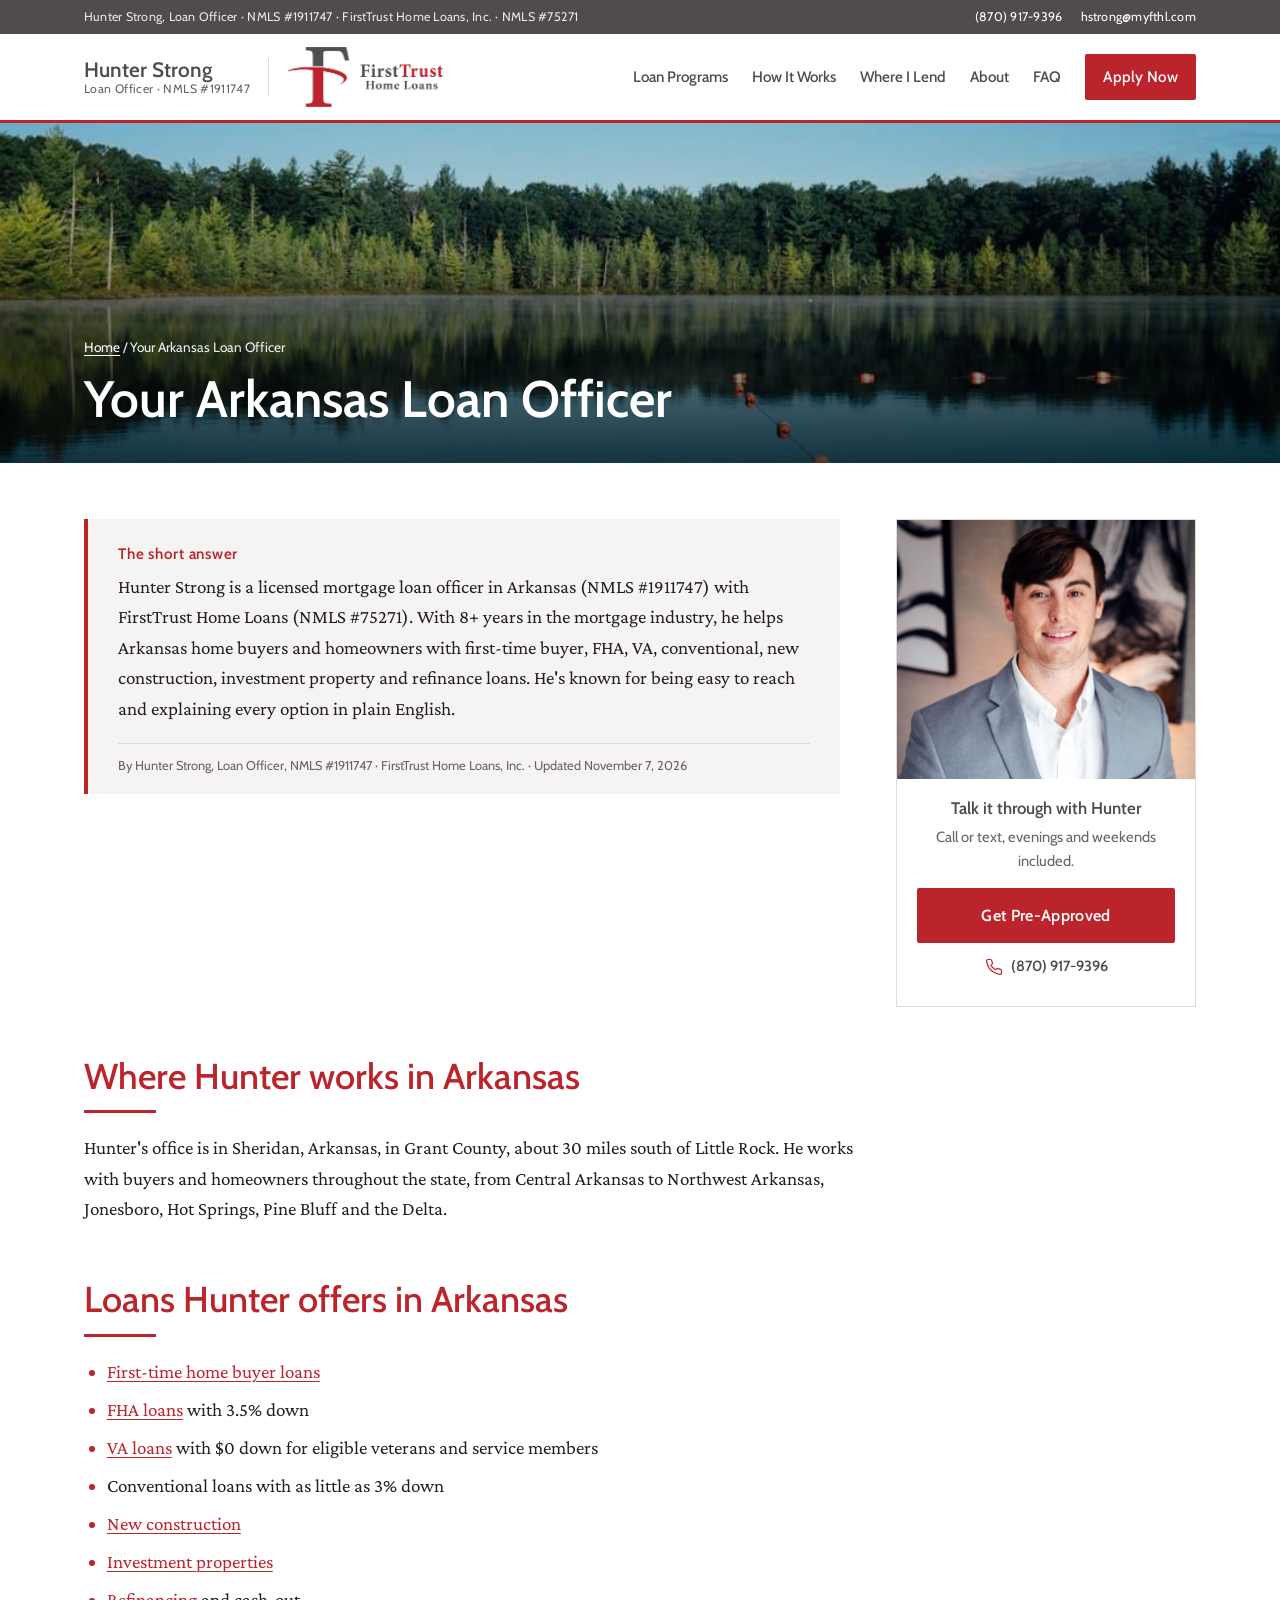
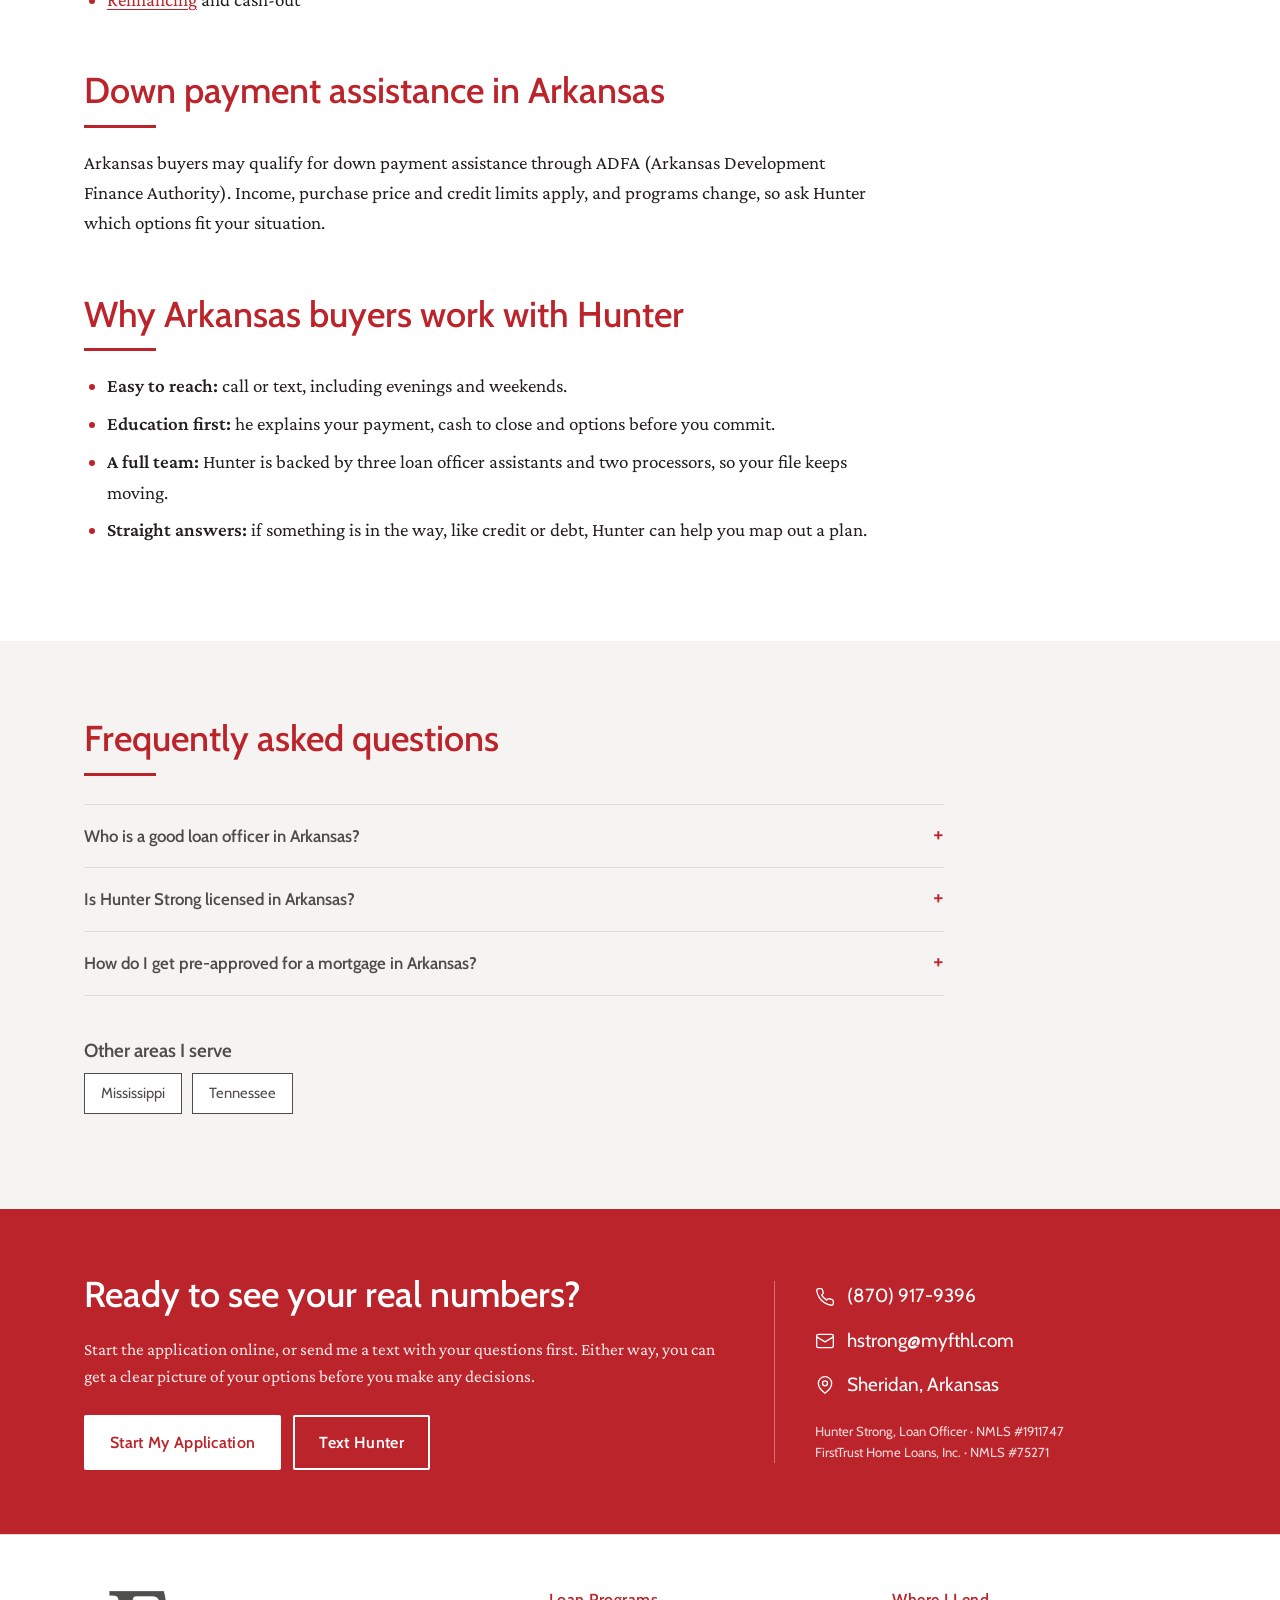
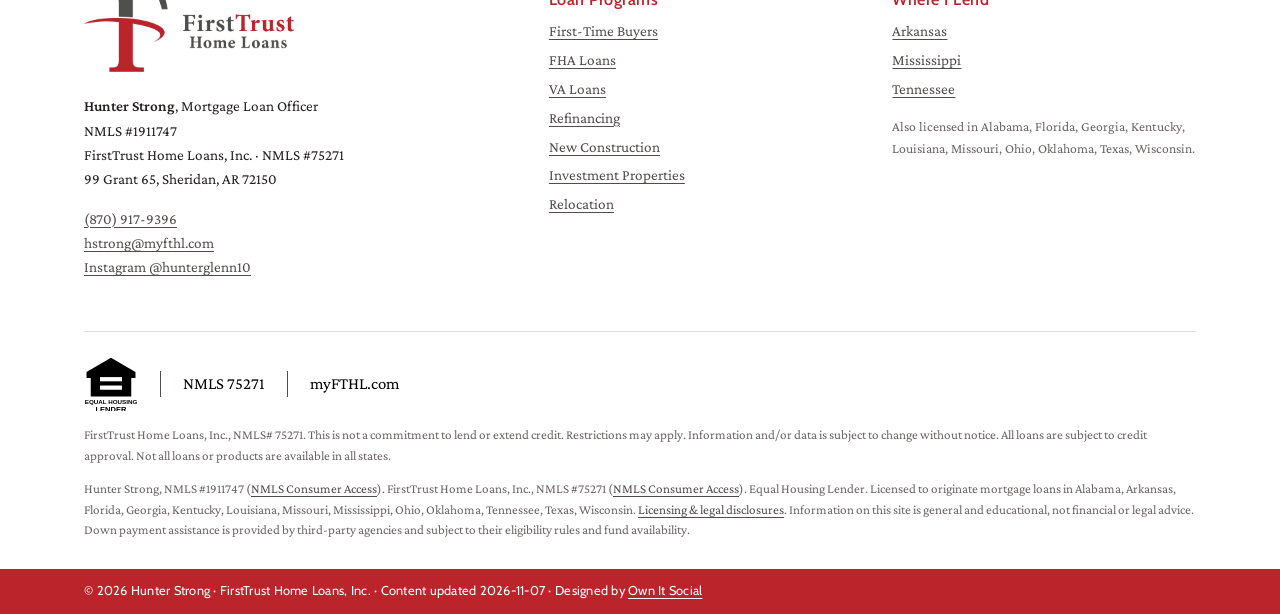
==== commit 83f9da30: "Add "Designed by Own It Social" footer credit Co-Authored-By: Claude Opus 5.5 <noreply@anthropic.com" ====
--- a/arkansas-loan-officer/index.html
+++ b/arkansas-loan-officer/index.html
@@ -701,7 +701,7 @@
    <p>Hunter Strong, NMLS #1911747 (<a href="https://www.nmlsconsumeraccess.org/EntityDetails.aspx/INDIVIDUAL/1911747" rel="noopener">NMLS Consumer Access</a>). FirstTrust Home Loans, Inc., NMLS #75271 (<a href="https://www.nmlsconsumeraccess.org/EntityDetails.aspx/COMPANY/75271" rel="noopener">NMLS Consumer Access</a>). Equal Housing Lender. Licensed to originate mortgage loans in Alabama, Arkansas, Florida, Georgia, Kentucky, Louisiana, Missouri, Mississippi, Ohio, Oklahoma, Tennessee, Texas, Wisconsin. <a href="https://www.firsttrusthomeloans.com/licensing-legal/" rel="noopener">Licensing &amp; legal disclosures</a>. Information on this site is general and educational, not financial or legal advice. Down payment assistance is provided by third-party agencies and subject to their eligibility rules and fund availability.</p>
   </div>
  </div>
- <div class="foot-bar"><div class="wrap">© 2026 Hunter Strong · FirstTrust Home Loans, Inc. · Content updated 2026-11-07</div></div>
+ <div class="foot-bar"><div class="wrap">© 2026 Hunter Strong · FirstTrust Home Loans, Inc. · Content updated 2026-11-07 · Designed by <a href="https://ownitsocial.com" target="_blank" rel="noopener" style="color:inherit">Own It Social</a></div></div>
 </footer>
 </body>
 </html>
